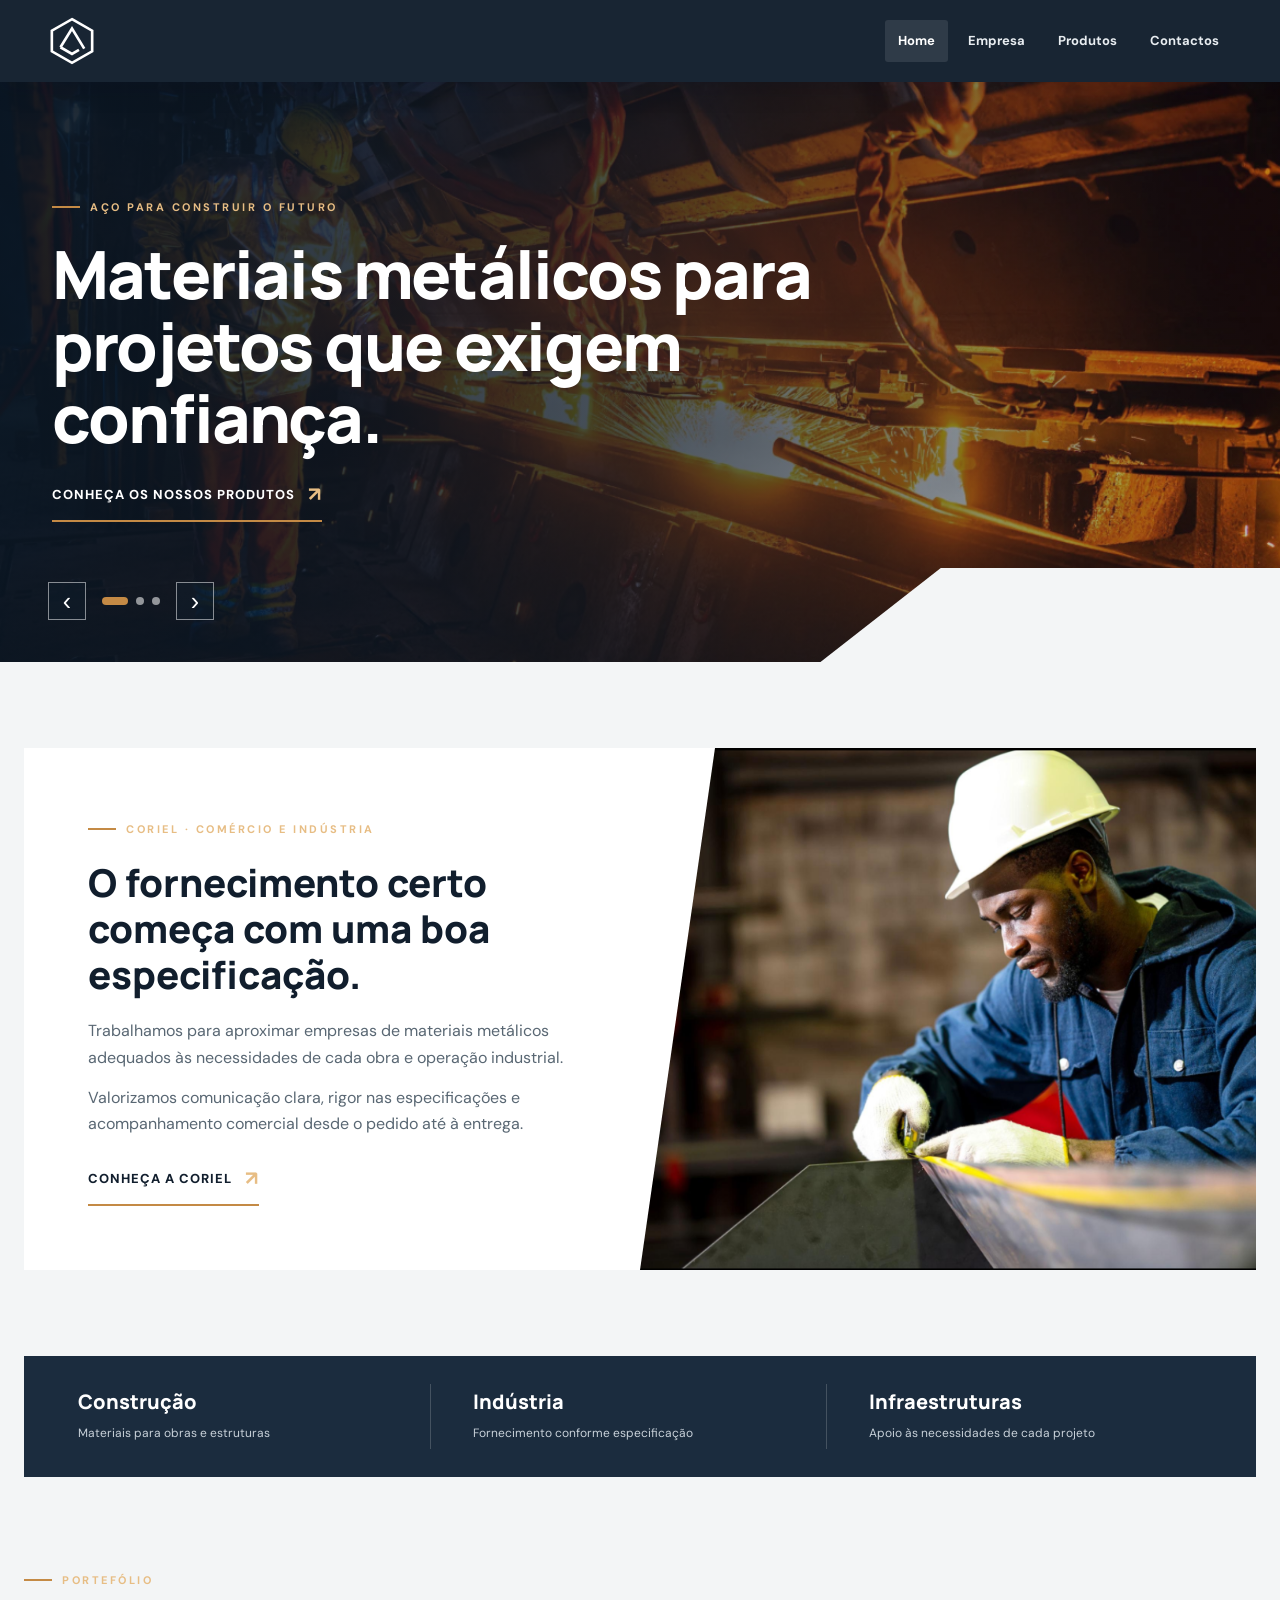
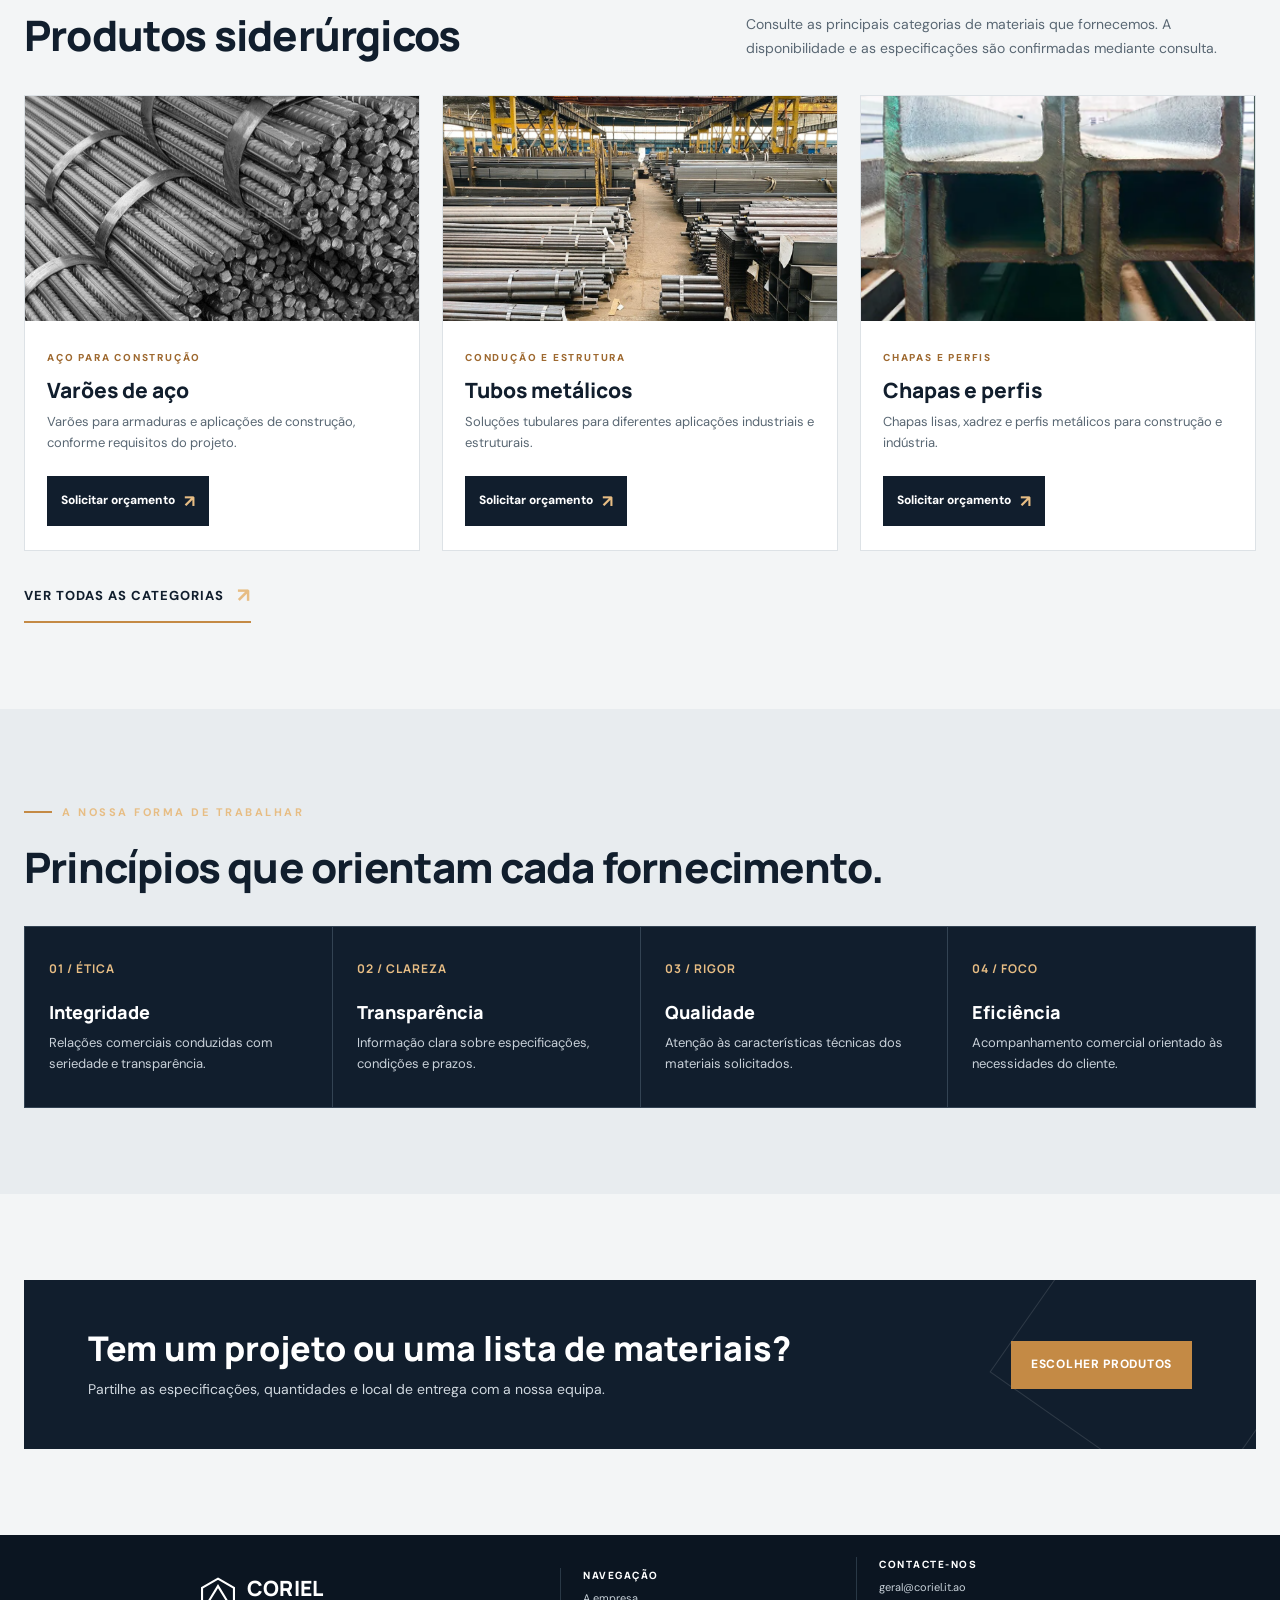
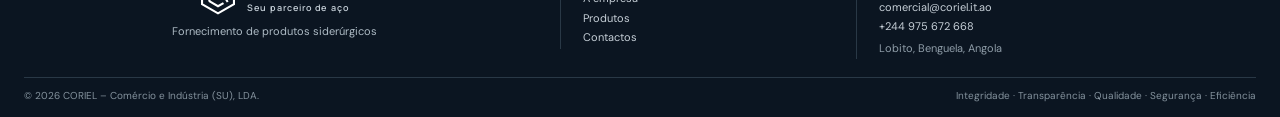
==== index.html @ ded9ce8e "Corrigir navegação e simplificar marca do cabeçalho" ====
<!DOCTYPE html>
<html lang="pt-AO"><head><meta charset="UTF-8"><meta name="viewport" content="width=device-width, initial-scale=1.0"><meta name="description" content="CORIEL: fornecimento de produtos siderúrgicos e materiais metálicos para construção, indústria e infraestruturas em Angola."><meta name="theme-color" content="#111E2D"><link rel="icon" href="assets/img/coriel-logo.svg" type="image/svg+xml"><link rel="shortcut icon" href="assets/img/coriel-logo.svg" type="image/svg+xml"><title>CORIEL | Fornecimento de produtos siderúrgicos em Angola</title><link rel="stylesheet" href="assets/css/site.css"></head><body>
<header class="site-header"><div class="header-inner"><a class="brand" href="index.html" aria-label="CORIEL, página inicial"><img class="brand-logo" src="assets/img/coriel-logo.svg" alt="Logótipo CORIEL"></a><nav class="main-nav" aria-label="Navegação principal"><a href="index.html" aria-current="page">Home</a><a href="empresa.html">Empresa</a><a href="produtos.html">Produtos</a><a href="contacto.html">Contactos</a></nav></div></header>
<main>
<section class="hero hero-carousel" aria-label="Destaques CORIEL"><div class="hero-slide is-active" style="background-image:linear-gradient(90deg,rgba(10,22,35,.93) 0%,rgba(10,22,35,.75) 48%,rgba(10,22,35,.25) 100%),url('assets/img/banner-siderurgia.jpg')"><div class="hero-content"><span class="eyebrow">Aço para construir o futuro</span><h1>Materiais metálicos para projetos que exigem confiança.</h1><a class="text-link" href="produtos.html">Conheça os nossos produtos <span>↗</span></a></div></div><div class="hero-slide" style="background-image:linear-gradient(90deg,rgba(10,22,35,.93) 0%,rgba(10,22,35,.75) 48%,rgba(10,22,35,.25) 100%),url('assets/img/banner-tubos.png')"><div class="hero-content"><span class="eyebrow">Soluções para indústria</span><h1>O material certo começa com especificações claras.</h1><p>Tubos, chapas, varões e perfis metálicos mediante consulta e confirmação de disponibilidade.</p><a class="text-link" href="produtos.html">Explorar categorias <span>↗</span></a></div></div><div class="hero-slide" style="background-image:linear-gradient(90deg,rgba(10,22,35,.93) 0%,rgba(10,22,35,.75) 48%,rgba(10,22,35,.25) 100%),url('assets/img/banner-perfis.png')"><div class="hero-content"><span class="eyebrow">Construção e infraestruturas</span><h1>Fornecimento orientado às necessidades do seu projeto.</h1><p>Partilhe a sua lista de materiais com a equipa CORIEL para avaliação comercial.</p><a class="text-link" href="contacto.html">Fale com a equipa <span>↗</span></a></div></div><div class="carousel-controls" aria-label="Controlos do carrossel"><button type="button" class="carousel-arrow" data-direction="-1" aria-label="Slide anterior">‹</button><div class="carousel-dots"><button type="button" class="carousel-dot is-active" aria-label="Mostrar slide 1" aria-pressed="true"></button><button type="button" class="carousel-dot" aria-label="Mostrar slide 2" aria-pressed="false"></button><button type="button" class="carousel-dot" aria-label="Mostrar slide 3" aria-pressed="false"></button></div><button type="button" class="carousel-arrow" data-direction="1" aria-label="Slide seguinte">›</button></div></section>
<section class="section"><div class="wrap intro-grid"><div class="intro-copy"><span class="eyebrow">CORIEL · Comércio e Indústria</span><h2>O fornecimento certo começa com uma boa especificação.</h2><p>Trabalhamos para aproximar empresas de materiais metálicos adequados às necessidades de cada obra e operação industrial.</p><p>Valorizamos comunicação clara, rigor nas especificações e acompanhamento comercial desde o pedido até à entrega.</p><a class="text-link" style="color:var(--navy);margin-top:10px" href="empresa.html">Conheça a CORIEL <span>↗</span></a></div><div class="intro-image"><img src="assets/img/verificacao-especificacoes.jpg" alt="Trabalhador a conferir especificações de materiais metálicos" loading="lazy"></div></div></section>
<div class="wrap"><div class="stats-strip"><div class="stat"><strong>Construção</strong><span>Materiais para obras e estruturas</span></div><div class="stat"><strong>Indústria</strong><span>Fornecimento conforme especificação</span></div><div class="stat"><strong>Infraestruturas</strong><span>Apoio às necessidades de cada projeto</span></div></div></div>
<section class="section"><div class="wrap"><div class="section-head"><div><span class="eyebrow">Portefólio</span><h2>Produtos siderúrgicos</h2></div><p>Consulte as principais categorias de materiais que fornecemos. A disponibilidade e as especificações são confirmadas mediante consulta.</p></div><div class="product-grid">
<article class="product-card"><div class="product-photo"><img src="assets/img/Varões%20de%20aço.png" alt="Varões de aço para construção" loading="lazy"></div><div class="product-info"><span class="category">Aço para construção</span><h3>Varões de aço</h3><p>Varões para armaduras e aplicações de construção, conforme requisitos do projeto.</p><a class="quote-link" href="contacto.html?produto=Var%C3%B5es%20de%20a%C3%A7o">Solicitar orçamento <span>↗</span></a></div></article>
<article class="product-card"><div class="product-photo"><img src="assets/img/banner-tubos.png" alt="Tubos metálicos" loading="lazy"></div><div class="product-info"><span class="category">Condução e estrutura</span><h3>Tubos metálicos</h3><p>Soluções tubulares para diferentes aplicações industriais e estruturais.</p><a class="quote-link" href="contacto.html?produto=Tubos%20met%C3%A1licos">Solicitar orçamento <span>↗</span></a></div></article>
<article class="product-card"><div class="product-photo"><img src="assets/img/Chapas%20e%20perfis.png" alt="Chapas e estruturas de aço" loading="lazy"></div><div class="product-info"><span class="category">Chapas e perfis</span><h3>Chapas e perfis</h3><p>Chapas lisas, xadrez e perfis metálicos para construção e indústria.</p><a class="quote-link" href="contacto.html?produto=Chapas%20e%20perfis">Solicitar orçamento <span>↗</span></a></div></article>
</div><div style="margin-top:28px"><a class="text-link" style="color:var(--navy)" href="produtos.html">Ver todas as categorias <span>↗</span></a></div></div></section>
<section class="section" style="background:#E8ECEF"><div class="wrap"><div class="section-head"><div><span class="eyebrow">A nossa forma de trabalhar</span><h2>Princípios que orientam cada fornecimento.</h2></div></div><div class="value-grid"><article class="value-card"><span class="number">01 / ÉTICA</span><h3>Integridade</h3><p>Relações comerciais conduzidas com seriedade e transparência.</p></article><article class="value-card"><span class="number">02 / CLAREZA</span><h3>Transparência</h3><p>Informação clara sobre especificações, condições e prazos.</p></article><article class="value-card"><span class="number">03 / RIGOR</span><h3>Qualidade</h3><p>Atenção às características técnicas dos materiais solicitados.</p></article><article class="value-card"><span class="number">04 / FOCO</span><h3>Eficiência</h3><p>Acompanhamento comercial orientado às necessidades do cliente.</p></article></div></div></section>
<section class="section"><div class="wrap"><div class="cta-panel"><div><h2>Tem um projeto ou uma lista de materiais?</h2><p>Partilhe as especificações, quantidades e local de entrega com a nossa equipa.</p></div><a class="cta-action" href="produtos.html">Escolher produtos</a></div></div></section>
</main><footer class="site-footer"><div class="wrap"><div class="footer-main"><div class="footer-identity"><a class="footer-logo-link" href="index.html"><img class="footer-logo" src="assets/img/coriel-logo.svg" alt="Logótipo CORIEL"><span><strong>CORIEL</strong><small>Seu parceiro de aço</small></span></a><p>Fornecimento de produtos siderúrgicos</p></div><div class="footer-links"><h3>Navegação</h3><a href="empresa.html">A empresa</a><a href="produtos.html">Produtos</a><a href="contacto.html">Contactos</a></div><div class="footer-contact"><h3>Contacte-nos</h3><a href="mailto:geral@coriel.it.ao">geral@coriel.it.ao</a><a href="mailto:comercial@coriel.it.ao">comercial@coriel.it.ao</a><a href="tel:+244975672668">+244 975 672 668</a><span>Lobito, Benguela, Angola</span></div></div><div class="footer-bottom"><span>© 2026 CORIEL – Comércio e Indústria (SU), LDA.</span><span>Integridade · Transparência · Qualidade · Segurança · Eficiência</span></div></div></footer>
<script>
(function(){
  const root=document.querySelector('.hero-carousel');
  if(!root) return;
  const slides=[...root.querySelectorAll('.hero-slide')];
  const dots=[...root.querySelectorAll('.carousel-dot')];
  let current=0;
  let timer;
  function show(n){
    current=(n+slides.length)%slides.length;
    slides.forEach((slide,i)=>slide.classList.toggle('is-active',i===current));
    dots.forEach((dot,i)=>{
      dot.classList.toggle('is-active',i===current);
      dot.setAttribute('aria-pressed',i===current?'true':'false');
    });
  }
  function startAutoPlay(){
    clearInterval(timer);
    timer=setInterval(()=>show(current+1),5000);
  }
  root.querySelectorAll('.carousel-arrow').forEach(button=>{
    button.addEventListener('click',()=>{
      show(current+Number(button.dataset.direction));
      startAutoPlay();
    });
  });
  dots.forEach((dot,i)=>{
    dot.addEventListener('click',()=>{
      show(i);
      startAutoPlay();
    });
  });
  startAutoPlay();
})();
</script>
</body></html>
---- assets/css/site.css ----
@import url('https://fonts.googleapis.com/css2?family=DM+Sans:wght@400;500;600;700&family=Manrope:wght@400;500;600;700;800&display=swap');
:root{--navy:#111E2D;--navy-2:#1B2C3E;--steel:#73808B;--steel-light:#D8DEE3;--paper:#F3F5F6;--white:#fff;--ink:#24313C;--muted:#596773;--accent:#C48A45;--accent-dark:#9E6930;--line:#DDE2E6;--max:1240px}
*{box-sizing:border-box;margin:0;padding:0}
html{scroll-behavior:smooth}
body{font-family:'DM Sans','Segoe UI',sans-serif;color:var(--ink);background:var(--paper);line-height:1.65}
img{display:block;max-width:100%}
a{color:inherit}
.site-header{position:sticky;top:0;z-index:20;background:rgba(17,30,45,.97);color:var(--white);box-shadow:0 8px 24px rgba(5,15,25,.12)}
.header-inner{max-width:var(--max);margin:auto;min-height:82px;padding:12px 28px;display:flex;align-items:center;justify-content:space-between;gap:30px}
.brand{display:flex;align-items:center;gap:12px;text-decoration:none;min-width:max-content}
.brand-mark{width:42px;height:42px;border:2px solid var(--accent);display:grid;place-items:center;font-family:Manrope,sans-serif;font-weight:800;font-size:19px;letter-spacing:-2px;transform:skew(-7deg)}
.brand-copy strong{display:block;font:800 23px/1.05 Manrope,sans-serif;letter-spacing:2px}
.brand-copy small{display:block;margin-top:5px;font-size:10px;text-transform:uppercase;letter-spacing:1.5px;color:#C6CFD6}
.main-nav{display:flex;align-items:center;gap:7px;flex-wrap:wrap;justify-content:flex-end}
.main-nav a{padding:10px 13px;border-radius:3px;text-decoration:none;font-size:13px;font-weight:700;color:#E8EDF1;transition:background .2s,color .2s}
.main-nav a:hover,.main-nav a[aria-current=page]{background:rgba(255,255,255,.1);color:#fff}
.wrap{width:min(var(--max),100% - 48px);margin-inline:auto}
.hero{position:relative;min-height:580px;display:flex;align-items:center;overflow:hidden;color:white;background:#1B2C3E}
.hero::before{content:"";position:absolute;inset:0;background:linear-gradient(90deg,rgba(10,22,35,.92) 0%,rgba(10,22,35,.76) 48%,rgba(10,22,35,.18) 100%),url('https://images.unsplash.com/photo-1504917599217-d4dc5ebe6122?auto=format&fit=crop&w=2000&q=85') center/cover}
.hero::after{content:"";position:absolute;right:-2%;bottom:-1px;width:38%;height:95px;background:var(--paper);clip-path:polygon(25% 0,100% 0,100% 100%,0 100%)}
.hero-content{position:relative;z-index:1;width:min(var(--max),100% - 48px);margin:auto;padding:88px 28px 120px}
.eyebrow{display:inline-flex;align-items:center;gap:10px;font-size:11px;font-weight:700;text-transform:uppercase;letter-spacing:2.5px;color:#E7BD84;margin-bottom:22px}
.eyebrow::before{content:"";width:28px;height:2px;background:var(--accent)}
.hero h1{font:800 clamp(38px,5.2vw,68px)/1.08 Manrope,sans-serif;max-width:760px;letter-spacing:-1.8px;margin-bottom:24px}
.hero p{max-width:620px;font-size:17px;color:#E0E6EB;margin-bottom:30px}
.text-link{display:inline-flex;gap:13px;align-items:center;color:white;text-decoration:none;font-size:13px;font-weight:800;text-transform:uppercase;letter-spacing:1px;border-bottom:2px solid var(--accent);padding:0 0 9px}
.text-link span{color:#E7BD84;font-size:20px}
.section{padding:86px 0}
.section-head{display:flex;align-items:end;justify-content:space-between;gap:30px;margin-bottom:35px}
.section-head h2,.section-title{font:800 clamp(28px,3.3vw,42px)/1.15 Manrope,sans-serif;letter-spacing:-.8px;color:var(--navy)}
.section-head p{max-width:510px;color:var(--muted);font-size:14px}
.intro-grid{display:grid;grid-template-columns:1fr 1fr;align-items:stretch;background:#fff}
.intro-copy{padding:clamp(28px,5vw,66px)}
.intro-copy h2{font:800 clamp(27px,3vw,39px)/1.2 Manrope,sans-serif;color:var(--navy);margin-bottom:20px}
.intro-copy p{color:var(--muted);margin-bottom:14px}
.intro-image{min-height:380px;position:relative}
.intro-image img{width:100%;height:100%;object-fit:cover}
.intro-image::before{content:"";position:absolute;inset:0 auto 0 0;width:75px;background:#fff;clip-path:polygon(0 0,100% 0,0 100%)}
.stats-strip{background:var(--navy-2);color:#fff;display:grid;grid-template-columns:repeat(3,1fr);padding:28px 34px;gap:22px}
.stat{border-right:1px solid rgba(255,255,255,.18);padding:4px 20px}
.stat:last-child{border:0}
.stat strong{display:block;font:800 20px Manrope,sans-serif;margin-bottom:4px}
.stat span{color:#C8D1D9;font-size:12px}
.product-grid{display:grid;grid-template-columns:repeat(3,minmax(0,1fr));gap:22px}
.product-card{background:#fff;border:1px solid var(--line);min-width:0;transition:transform .25s,box-shadow .25s}
.product-card:hover{transform:translateY(-5px);box-shadow:0 16px 35px rgba(17,30,45,.12)}
.product-photo{height:225px;overflow:hidden;background:#D7DDE1}
.product-photo img{width:100%;height:100%;object-fit:cover;transition:transform .4s}
.product-card:hover .product-photo img{transform:scale(1.04)}
.product-info{padding:22px 22px 24px}
.product-info .category{font-size:10px;text-transform:uppercase;letter-spacing:1.8px;color:var(--accent-dark);font-weight:800}
.product-info h3{font:800 21px Manrope,sans-serif;color:var(--navy);margin:7px 0}
.product-info p{font-size:13px;color:var(--muted);min-height:48px;margin-bottom:17px}
.quote-link{display:inline-flex;align-items:center;gap:9px;background:var(--navy);color:#fff;text-decoration:none;font-size:12px;font-weight:800;padding:11px 14px;transition:background .2s}
.quote-link:hover{background:var(--accent-dark)}
.quote-link span{color:#E7BD84;font-size:17px}
.value-grid{display:grid;grid-template-columns:repeat(4,1fr);gap:1px;background:#334353;border:1px solid #334353}
.value-card{background:var(--navy);color:#fff;padding:28px 24px;min-height:180px}
.value-card .number{font:700 12px Manrope;color:#E7BD84;letter-spacing:1px}
.value-card h3{font:800 18px Manrope;margin:18px 0 8px}
.value-card p{font-size:13px;color:#C9D1D9}
.cta-panel{position:relative;overflow:hidden;background:var(--navy);color:white;padding:48px clamp(26px,5vw,64px);display:flex;align-items:center;justify-content:space-between;gap:28px}
.cta-panel::after{content:"";position:absolute;right:-35px;top:-65px;width:250px;height:250px;border:1px solid rgba(255,255,255,.12);transform:rotate(35deg)}
.cta-panel h2{position:relative;z-index:1;font:800 clamp(24px,3vw,34px)/1.2 Manrope;margin-bottom:9px}
.cta-panel p{position:relative;z-index:1;color:#D0D8DF;font-size:14px}
.cta-action{position:relative;z-index:1;flex-shrink:0;display:inline-block;background:var(--accent);color:#fff;text-decoration:none;padding:14px 20px;font-size:12px;font-weight:800;text-transform:uppercase;letter-spacing:.7px}
.cta-action:hover{background:var(--accent-dark)}
.page-hero{position:relative;overflow:hidden;color:#fff;padding:75px 0;background:linear-gradient(100deg,rgba(12,25,39,.95),rgba(12,25,39,.68)),url('https://images.unsplash.com/photo-1504917599217-d4dc5ebe6122?auto=format&fit=crop&w=1800&q=80') center/cover}
.page-hero h1{font:800 clamp(34px,4vw,52px)/1.15 Manrope;margin-bottom:12px}
.page-hero p{max-width:650px;color:#DCE3E9}
.breadcrumb{font-size:11px;color:#E7BD84;text-transform:uppercase;letter-spacing:1.8px;margin-bottom:18px}
.two-col{display:grid;grid-template-columns:1fr 1fr;gap:28px;align-items:start}
.info-panel{background:#fff;padding:clamp(26px,4vw,44px);border:1px solid var(--line)}
.info-panel h2{font:800 27px Manrope;color:var(--navy);margin-bottom:15px}
.info-panel p{color:var(--muted);margin-bottom:14px}
.values-list{list-style:none;margin-top:22px}
.values-list li{padding:13px 0;border-bottom:1px solid var(--line);color:var(--muted);font-size:14px}
.values-list strong{color:var(--navy)}
.contact-layout{display:grid;grid-template-columns:.8fr 1.2fr;gap:28px;align-items:start}
.contact-details{background:var(--navy);color:white;padding:32px}
.contact-details h2{font:800 25px Manrope;margin-bottom:15px}
.contact-details p{color:#D4DCE3;font-size:14px;margin-bottom:22px}
.contact-item{padding:17px 0;border-top:1px solid rgba(255,255,255,.17)}
.contact-item small{display:block;color:#E7BD84;text-transform:uppercase;font-size:10px;font-weight:800;letter-spacing:1.5px;margin-bottom:5px}
.contact-item a,.contact-item span{font-size:14px;color:white;text-decoration:none;overflow-wrap:anywhere}
.form-panel{background:#fff;padding:clamp(24px,4vw,42px);border:1px solid var(--line)}
.form-panel h2{font:800 27px Manrope;color:var(--navy);margin-bottom:8px}
.form-panel>p{color:var(--muted);font-size:14px;margin-bottom:24px}
.form-grid{display:grid;grid-template-columns:1fr 1fr;gap:17px}
.form-field{margin-bottom:17px}
.form-field.full{grid-column:1/-1}
.form-field label{display:block;font-size:12px;font-weight:800;color:var(--navy);margin-bottom:7px}
.form-field input,.form-field select,.form-field textarea{width:100%;font:14px 'DM Sans',sans-serif;padding:13px 14px;border:1px solid #CBD3D9;background:#FBFCFD;color:var(--ink);border-radius:0}
.form-field input:focus,.form-field select:focus,.form-field textarea:focus{outline:2px solid rgba(196,138,69,.28);border-color:var(--accent)}
.form-submit{border:0;background:var(--accent);color:#fff;font-weight:800;font-size:12px;letter-spacing:.6px;text-transform:uppercase;padding:15px 22px;cursor:pointer}
.form-submit:hover{background:var(--accent-dark)}
.form-note{font-size:11px;color:var(--steel);margin-top:12px}
.site-footer{background:#0B1521;color:white;padding:52px 0 20px}
.footer-grid{display:grid;grid-template-columns:1.3fr .8fr 1fr;gap:36px;padding-bottom:35px}
.footer-brand p{font-size:13px;color:#BFC9D1;max-width:310px;margin-top:14px}
.footer-col h3{font:800 13px Manrope;text-transform:uppercase;letter-spacing:1.2px;margin-bottom:17px}
.footer-col a,.footer-col p{display:block;color:#C7D0D8;text-decoration:none;font-size:13px;margin-bottom:9px}
.footer-col a:hover{color:#E7BD84}
.footer-bottom{border-top:1px solid #293846;padding-top:18px;display:flex;justify-content:space-between;gap:20px;color:#8F9DA8;font-size:11px}
@media(max-width:900px){.header-inner{gap:15px;padding-inline:20px}.main-nav{gap:2px}.main-nav a{padding:9px 8px;font-size:12px}.product-grid{grid-template-columns:repeat(2,minmax(0,1fr))}.value-grid{grid-template-columns:repeat(2,1fr)}.intro-grid{grid-template-columns:1fr}.intro-image{min-height:280px}.intro-image::before{display:none}.contact-layout{grid-template-columns:1fr}.footer-grid{grid-template-columns:1fr 1fr}}
@media(max-width:620px){.header-inner{align-items:flex-start;flex-direction:column;padding:14px 20px;gap:12px}.main-nav{justify-content:flex-start;width:100%;gap:3px}.main-nav a{padding:7px 9px;font-size:11px}.wrap{width:min(var(--max),100% - 32px)}.hero{min-height:510px}.hero-content{width:100%;padding:70px 24px 105px}.hero::after{width:55%;height:55px}.hero p{font-size:15px}.section{padding:60px 0}.section-head{align-items:flex-start;flex-direction:column;gap:12px}.product-grid{grid-template-columns:1fr}.product-photo{height:230px}.value-grid{grid-template-columns:1fr 1fr}.value-card{padding:20px 16px;min-height:165px}.stats-strip{grid-template-columns:1fr;padding:20px}.stat{border-right:0;border-bottom:1px solid rgba(255,255,255,.18);padding:12px 4px}.stat:last-child{border:0}.cta-panel{align-items:flex-start;flex-direction:column;padding:32px 24px}.two-col{grid-template-columns:1fr}.form-grid{grid-template-columns:1fr}.form-field.full{grid-column:auto}.footer-grid{grid-template-columns:1fr;gap:25px}.footer-bottom{flex-direction:column}.page-hero{padding:58px 0}}

/* CORIEL identity, contact details and homepage carousel */
.brand-logo{width:48px;height:48px;object-fit:contain;flex:0 0 auto}
.brand-mark{display:none}
.footer-subhead{margin-top:20px}
.hero-carousel{display:block;min-height:580px}
.hero-carousel::before{display:none}
.hero-slide{position:absolute;inset:0;display:flex;align-items:center;opacity:0;visibility:hidden;transition:opacity .8s ease; background-image:linear-gradient(90deg,rgba(10,22,35,.93) 0%,rgba(10,22,35,.75) 48%,rgba(10,22,35,.25) 100%),var(--slide-image);background-size:cover;background-position:center}
.hero-slide.is-active{opacity:1;visibility:visible}
.hero-slide .hero-content{width:min(var(--max),100% - 48px);margin:auto}
.carousel-controls{position:absolute;z-index:5;bottom:42px;left:max(24px,calc((100% - var(--max))/2 + 28px));display:flex;align-items:center;gap:16px}
.carousel-arrow{width:38px;height:38px;border:1px solid rgba(255,255,255,.5);background:rgba(17,30,45,.4);color:white;font-size:25px;line-height:1;cursor:pointer}
.carousel-arrow:hover{background:var(--accent)}
.carousel-dots{display:flex;gap:8px;align-items:center}
.carousel-dot{width:8px;height:8px;border:0;border-radius:50%;background:rgba(255,255,255,.55);cursor:pointer;padding:0}
.carousel-dot.is-active{width:26px;border-radius:8px;background:var(--accent)}
@media(max-width:620px){.brand-logo{width:40px;height:40px}.hero-carousel{min-height:510px}.carousel-controls{bottom:28px;left:24px}.hero-slide .hero-content{width:100%;padding:70px 24px 105px}}


/* Rodapé compacto */
.site-footer{padding:18px 0 10px}
.footer-grid{gap:18px;padding-bottom:12px}
.footer-brand .brand-logo{width:34px;height:34px}
.footer-brand .brand{gap:8px}
.footer-brand .brand-copy strong{font-size:19px}
.footer-brand .brand-copy small{font-size:9px;letter-spacing:1px;margin-top:3px;text-transform:none}
.footer-brand p{font-size:11px;line-height:1.35;margin-top:5px}
.footer-col h3{font-size:11px;margin-bottom:6px}
.footer-col a,.footer-col p{font-size:11px;line-height:1.4;margin-bottom:3px}
.footer-subhead{margin-top:10px!important}
.footer-bottom{padding-top:8px;font-size:10px}
@media(max-width:620px){.site-footer{padding:18px 0 10px}.footer-grid{gap:14px;padding-bottom:12px}}


/* Marca do rodapé centrada e sem descrição redundante */
.footer-brand{text-align:center;display:flex;flex-direction:column;align-items:center;justify-content:center}
.footer-brand>.brand{justify-content:center}
.footer-brand .brand-copy{text-align:left}
.footer-grid{align-items:center}
@media(max-width:900px){.footer-brand{align-items:flex-start;text-align:left}.footer-brand>.brand{justify-content:flex-start}}

/* Página A Empresa: narrativa institucional e composição editorial */
.company-hero{min-height:430px;padding:0;display:flex;align-items:center;background:linear-gradient(90deg,rgba(8,20,33,.96),rgba(8,20,33,.72) 55%,rgba(8,20,33,.3)),url('../img/A história da CORIEL.jpg') center/cover}
.company-hero::before,.company-hero::after{display:none}.company-hero-inner{padding-top:62px;padding-bottom:68px}.company-hero .breadcrumb{margin-bottom:22px}.company-kicker{display:block;color:#E7BD84;text-transform:uppercase;letter-spacing:2px;font-size:11px;font-weight:800;margin-bottom:12px}.company-hero h1{font:800 clamp(38px,5vw,62px)/1.08 Manrope,sans-serif;letter-spacing:-1.5px;max-width:740px;margin-bottom:20px}.company-hero p{max-width:620px;color:#E0E6EB;font-size:16px;margin-bottom:26px}
.company-story-grid{display:grid;grid-template-columns:1.02fr .98fr;gap:58px;align-items:center}.company-story-copy h2{font:800 clamp(29px,3.3vw,42px)/1.16 Manrope,sans-serif;color:var(--navy);letter-spacing:-.8px;margin-bottom:22px}.company-story-copy p{color:var(--muted);font-size:15px;margin-bottom:15px}.company-story-visual{position:relative;padding:0 0 26px 26px}.company-story-visual::before{content:"";position:absolute;left:0;top:26px;width:45%;height:68%;border-left:3px solid var(--accent);border-top:3px solid var(--accent)}.company-story-visual img{position:relative;width:100%;height:390px;object-fit:cover}.image-caption{position:relative;display:flex;align-items:center;gap:12px;background:var(--navy);color:#fff;padding:14px 18px;font-size:12px}.caption-line{display:inline-block;width:28px;height:2px;background:var(--accent);flex:0 0 auto}
.company-purpose{background:#E8ECEF;padding:76px 0 70px}.purpose-grid{display:grid;grid-template-columns:repeat(3,minmax(0,1fr));gap:16px}.purpose-card{background:#fff;padding:28px 25px 30px;border-top:3px solid #B8C2CA;min-height:250px}.purpose-card.purpose-main{border-top-color:var(--accent)}.purpose-number{display:block;font:800 12px Manrope;color:var(--accent-dark);letter-spacing:1px;margin-bottom:24px}.purpose-label{font-size:10px;font-weight:800;text-transform:uppercase;letter-spacing:1.8px;color:var(--steel)}.purpose-card h3{font:800 21px/1.2 Manrope;color:var(--navy);margin:9px 0 13px}.purpose-card p{font-size:13px;line-height:1.7;color:var(--muted)}.company-legal-note{font-size:11px;color:#65727D;margin-top:16px;max-width:850px}
.company-area-grid{display:grid;grid-template-columns:repeat(3,minmax(0,1fr));gap:20px}.company-area-card{background:#fff;border:1px solid var(--line);min-width:0}.company-area-card img{width:100%;height:205px;object-fit:cover;background:#D8DEE3}.company-area-content{padding:22px 22px 24px}.company-area-content>span{font-size:10px;font-weight:800;letter-spacing:1.5px;text-transform:uppercase;color:var(--accent-dark)}.company-area-content h3{font:800 20px/1.25 Manrope;color:var(--navy);margin:9px 0}.company-area-content p{font-size:13px;color:var(--muted);line-height:1.65}
.company-process{background:var(--navy);color:#fff;padding:72px 0}.company-process-inner{display:grid;grid-template-columns:.85fr 1.15fr;gap:65px;align-items:start}.company-process h2{font:800 clamp(30px,3.5vw,42px)/1.15 Manrope;margin-bottom:17px}.company-process-inner>div:first-child>p{font-size:14px;color:#C7D0D8;max-width:420px}.process-steps{border-top:1px solid rgba(255,255,255,.2)}.process-step{display:grid;grid-template-columns:48px 1fr;gap:15px;padding:19px 0;border-bottom:1px solid rgba(255,255,255,.2)}.process-step>span{font:800 13px Manrope;color:#E7BD84;padding-top:2px}.process-step h3{font:800 17px Manrope;margin-bottom:5px}.process-step p{font-size:13px;color:#C7D0D8}
.company-values-grid{display:grid;grid-template-columns:repeat(5,minmax(0,1fr));gap:1px;background:#D4DCE2;border:1px solid #D4DCE2}.company-values-grid article{background:#fff;padding:22px 18px;min-height:170px}.company-values-grid article>span{font:800 11px Manrope;color:var(--accent-dark);letter-spacing:1px}.company-values-grid h3{font:800 17px Manrope;color:var(--navy);margin:16px 0 7px}.company-values-grid p{font-size:12px;line-height:1.6;color:var(--muted)}.company-cta-section{padding-top:20px}
@media(max-width:900px){.company-story-grid{grid-template-columns:1fr;gap:35px}.company-story-visual img{height:340px}.purpose-grid{grid-template-columns:1fr 1fr}.purpose-card:last-child{grid-column:1/-1;min-height:0}.company-area-grid{grid-template-columns:1fr 1fr}.company-area-card:last-child{grid-column:1/-1}.company-process-inner{grid-template-columns:1fr;gap:32px}.company-values-grid{grid-template-columns:repeat(3,minmax(0,1fr))}}
@media(max-width:620px){.company-hero{min-height:400px}.company-hero-inner{padding-top:48px;padding-bottom:56px}.company-hero h1{font-size:39px}.company-hero p{font-size:14px}.company-story-grid{gap:26px}.company-story-visual{padding-left:14px}.company-story-visual img{height:260px}.purpose-grid,.company-area-grid{grid-template-columns:1fr}.purpose-card,.company-area-card:last-child{grid-column:auto}.purpose-card{min-height:0}.company-area-card img{height:210px}.company-purpose,.company-process{padding:56px 0}.company-values-grid{grid-template-columns:1fr 1fr}.company-values-grid article{padding:18px 14px;min-height:155px}.company-cta-section{padding-top:8px}}

/* Rodapé institucional — composição compacta */
.site-footer{padding:22px 0 12px}
.footer-main{display:grid;grid-template-columns:1.25fr .65fr 1fr;gap:36px;align-items:center;padding-bottom:18px}
.footer-identity{display:flex;flex-direction:column;align-items:center;text-align:center}
.footer-logo-link{display:inline-flex;align-items:center;justify-content:center;gap:10px;color:#fff;text-decoration:none}
.footer-logo{width:38px;height:38px;object-fit:contain}
.footer-logo-link span{display:flex;flex-direction:column;align-items:flex-start}
.footer-logo-link strong{font:800 21px/1 Manrope,sans-serif;letter-spacing:.2px}
.footer-logo-link small{font:600 9px/1.2 Manrope,sans-serif;color:#C5CFD7;letter-spacing:1.1px;margin-top:4px}
.footer-identity p{font-size:11px;line-height:1.4;color:#AEBBC5;margin:9px 0 0;max-width:260px}
.footer-links,.footer-contact{border-left:1px solid #293846;padding-left:22px}
.footer-links h3,.footer-contact h3{font:800 10px Manrope,sans-serif;text-transform:uppercase;letter-spacing:1.5px;color:#fff;margin:0 0 8px}
.footer-links a,.footer-contact a,.footer-contact span{display:block;color:#C7D0D8;text-decoration:none;font-size:11px;line-height:1.5;margin-bottom:3px}
.footer-links a:hover,.footer-contact a:hover{color:#fff}
.footer-contact span{color:#8F9DA8;margin-top:5px}
.footer-bottom{border-top:1px solid #293846;padding-top:10px;display:flex;justify-content:space-between;align-items:center;gap:18px;color:#84929D;font-size:10px}
@media(max-width:700px){
 .footer-main{grid-template-columns:1fr 1fr;gap:20px;padding-bottom:14px}
 .footer-identity{grid-column:1/-1}
 .footer-links,.footer-contact{border-left:0;padding-left:0}
 .footer-links{text-align:right}
 .footer-contact{text-align:left}
 .footer-bottom{flex-direction:column;text-align:center;gap:4px}
}
@media(max-width:430px){
 .footer-main{grid-template-columns:1fr}
 .footer-identity,.footer-links,.footer-contact{grid-column:auto;text-align:center;align-items:center}
 .footer-links,.footer-contact{padding-top:10px;border-top:1px solid #293846}
}

/* Ajuste visual A Empresa — 07/10/2026 */
.company-hero{min-height:500px}
.company-story{background:#F7F8F9}
.company-purpose{position:relative}
.company-purpose:before{content:"";position:absolute;left:0;right:0;top:0;height:4px;background:linear-gradient(90deg,var(--accent),#D9B37A,var(--navy))}
.company-area-card{box-shadow:0 10px 30px rgba(17,30,45,.06);transition:transform .2s,box-shadow .2s}
.company-area-card:hover{transform:translateY(-4px);box-shadow:0 18px 38px rgba(17,30,45,.12)}
.company-process{position:relative;overflow:hidden}
.company-process:after{content:"CORIEL";position:absolute;right:-40px;bottom:-55px;font:800 150px/1 Manrope,sans-serif;letter-spacing:8px;color:rgba(255,255,255,.025);pointer-events:none}
@media(max-width:620px){.company-hero{min-height:440px}.company-process:after{font-size:90px}}


/* A nossa identidade — fundo azul integral */
.company-tabs-section .company-tabs,.company-tabs-section .company-tab-panels{background:var(--navy)}
.company-tabs-section .company-tab-panels{border:1px solid rgba(255,255,255,.18);border-top:0}
.company-tabs-section .company-tab-panel{background:var(--navy);color:#fff}
.company-tabs-section .company-tab-panel h3{color:#fff}
.company-tabs-section .company-tab-panel p{color:#C7D0D8}
.company-tabs-section .company-tab-panel .tab-number{color:#E7BD84}
.company-tabs-section .values-tab-grid div{background:var(--navy-2);border-left-color:var(--accent)}
.company-tabs-section .values-tab-grid strong{color:#fff}
.company-tabs-section .values-tab-grid span{color:#C7D0D8}

/* Nova estrutura institucional da pagina A Empresa */
.company-history-hero{background-position:center 45%}
.company-tabs-section{padding:82px 0;background:var(--navy);color:#fff}.company-tabs-section .section-head h2{color:#fff}.company-tabs-section .section-head p{color:#C7D0D8}.company-tabs{border-bottom-color:rgba(255,255,255,.2)}.company-tab{color:#C7D0D8}.company-tab:hover{color:#fff}.company-tab.is-active{color:#fff;border-bottom-color:var(--accent)}
.company-tabs{display:flex;gap:0;border-bottom:1px solid #C9D1D7;margin-top:28px}
.company-tab{appearance:none;border:0;border-bottom:3px solid transparent;background:transparent;padding:15px 28px;color:#687580;font:800 12px Manrope,sans-serif;text-transform:uppercase;letter-spacing:1.5px;cursor:pointer}
.company-tab:hover{color:var(--navy)}
.company-tab.is-active{color:var(--navy);border-bottom-color:var(--accent)}
.company-tab-panels{background:#F3F5F6;border:1px solid var(--line);border-top:0}
.company-tab-panel{display:grid;grid-template-columns:70px 1fr;gap:20px;padding:38px 42px;min-height:205px}
.company-tab-panel[hidden]{display:none}
.company-tab-panel .tab-number{font:800 13px Manrope;color:var(--accent-dark);letter-spacing:1px}
.company-tab-panel h3{font:800 28px Manrope;color:var(--navy);margin-bottom:12px}
.company-tab-panel p{max-width:800px;color:var(--muted);font-size:15px;line-height:1.75}
.values-tab-grid{display:grid;grid-template-columns:repeat(5,1fr);gap:12px;margin-top:18px}
.values-tab-grid div{border-left:2px solid var(--accent);padding:10px 12px;background:#fff}
.values-tab-grid strong{display:block;color:var(--navy);font:800 13px Manrope;margin-bottom:5px}
.values-tab-grid span{display:block;color:var(--muted);font-size:11px;line-height:1.5}
.company-process-expanded{padding:82px 0}
.company-process-expanded .process-step{padding:21px 0}
.company-culture{background:#F7F8F9;padding-top:76px}
.company-culture-grid{display:grid;grid-template-columns:1fr 1fr;gap:70px;align-items:start}
.company-culture h2{font:800 clamp(29px,3.3vw,42px)/1.16 Manrope;color:var(--navy);letter-spacing:-.8px}
.company-culture p{font-size:15px;color:var(--muted);margin-bottom:16px;line-height:1.75}
@media(max-width:900px){.values-tab-grid{grid-template-columns:repeat(3,1fr)}.company-culture-grid{grid-template-columns:1fr;gap:25px}}
@media(max-width:620px){.company-tabs-section{padding:58px 0}.company-tabs{overflow-x:auto}.company-tab{padding:13px 18px;white-space:nowrap}.company-tab-panel{grid-template-columns:1fr;padding:28px 22px}.values-tab-grid{grid-template-columns:1fr 1fr}.company-process-expanded{padding:58px 0}.company-culture{padding-top:58px}.company-culture-grid{gap:20px}}
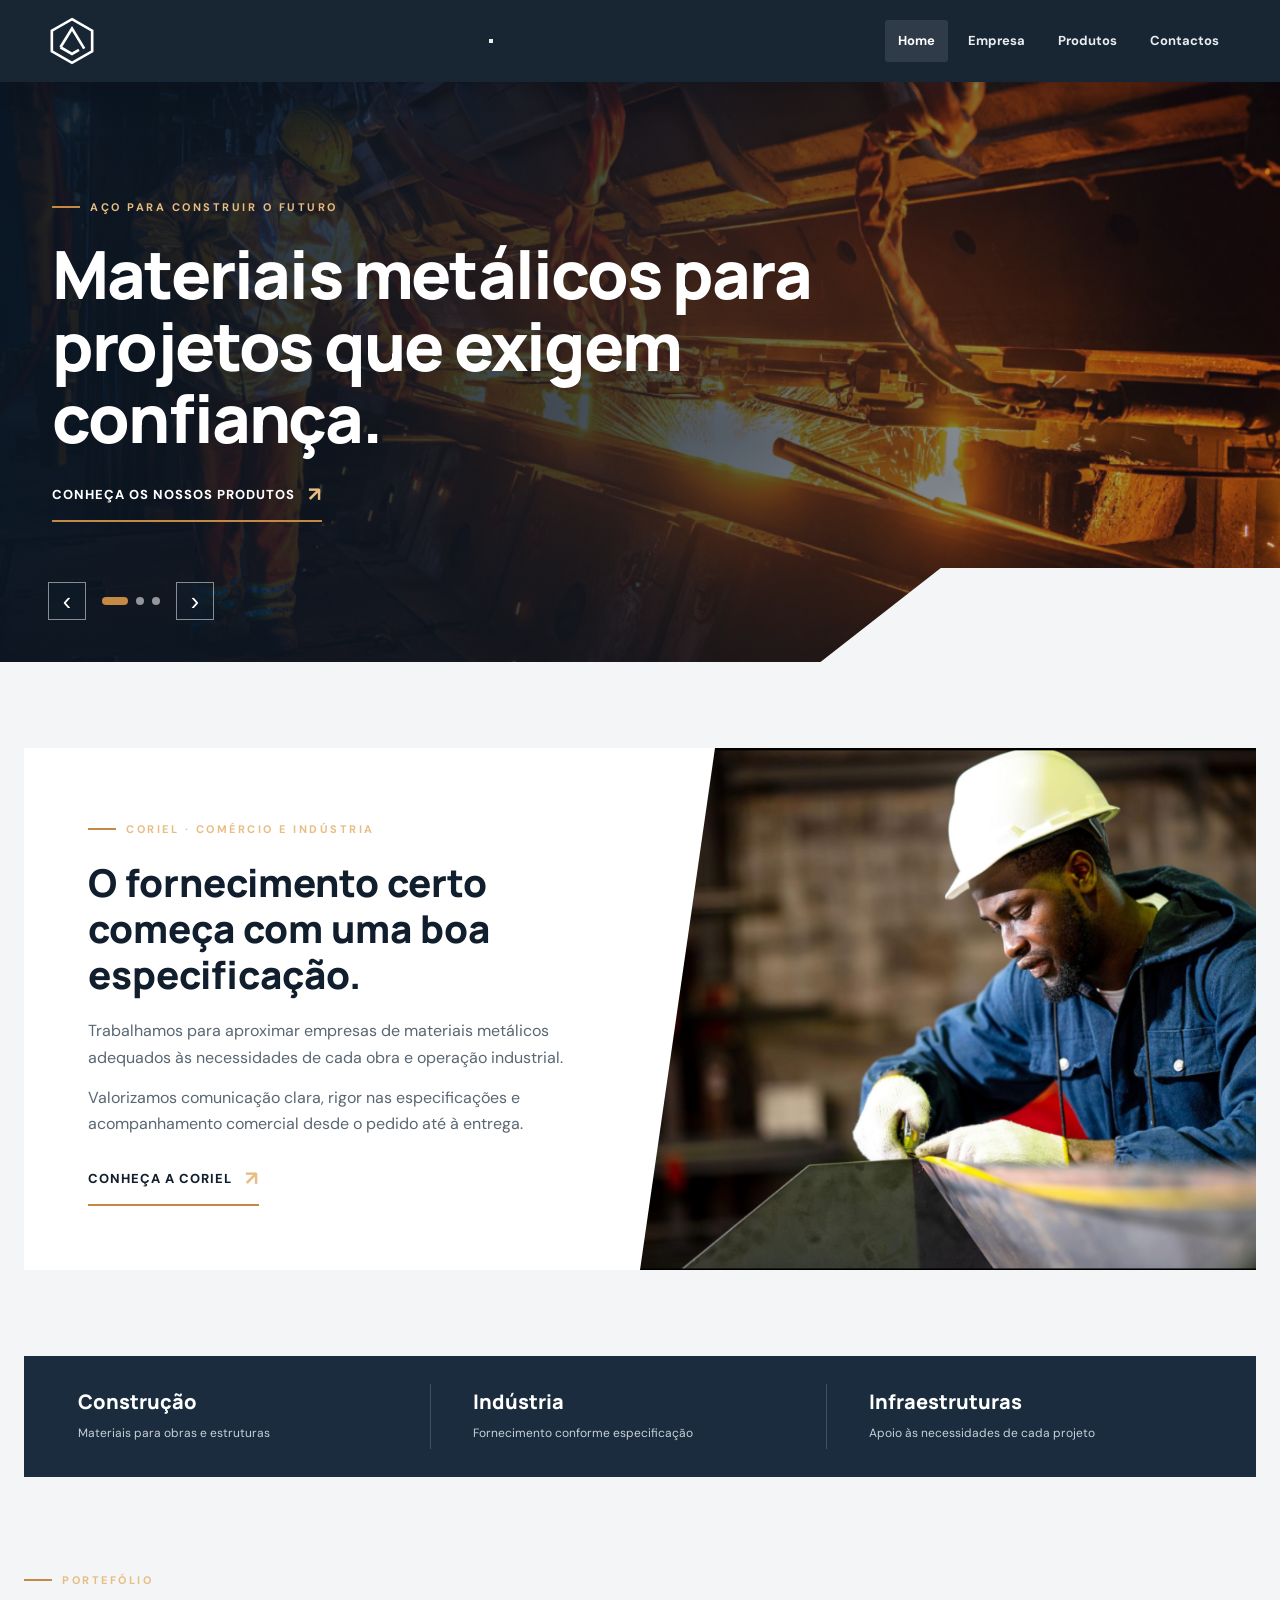
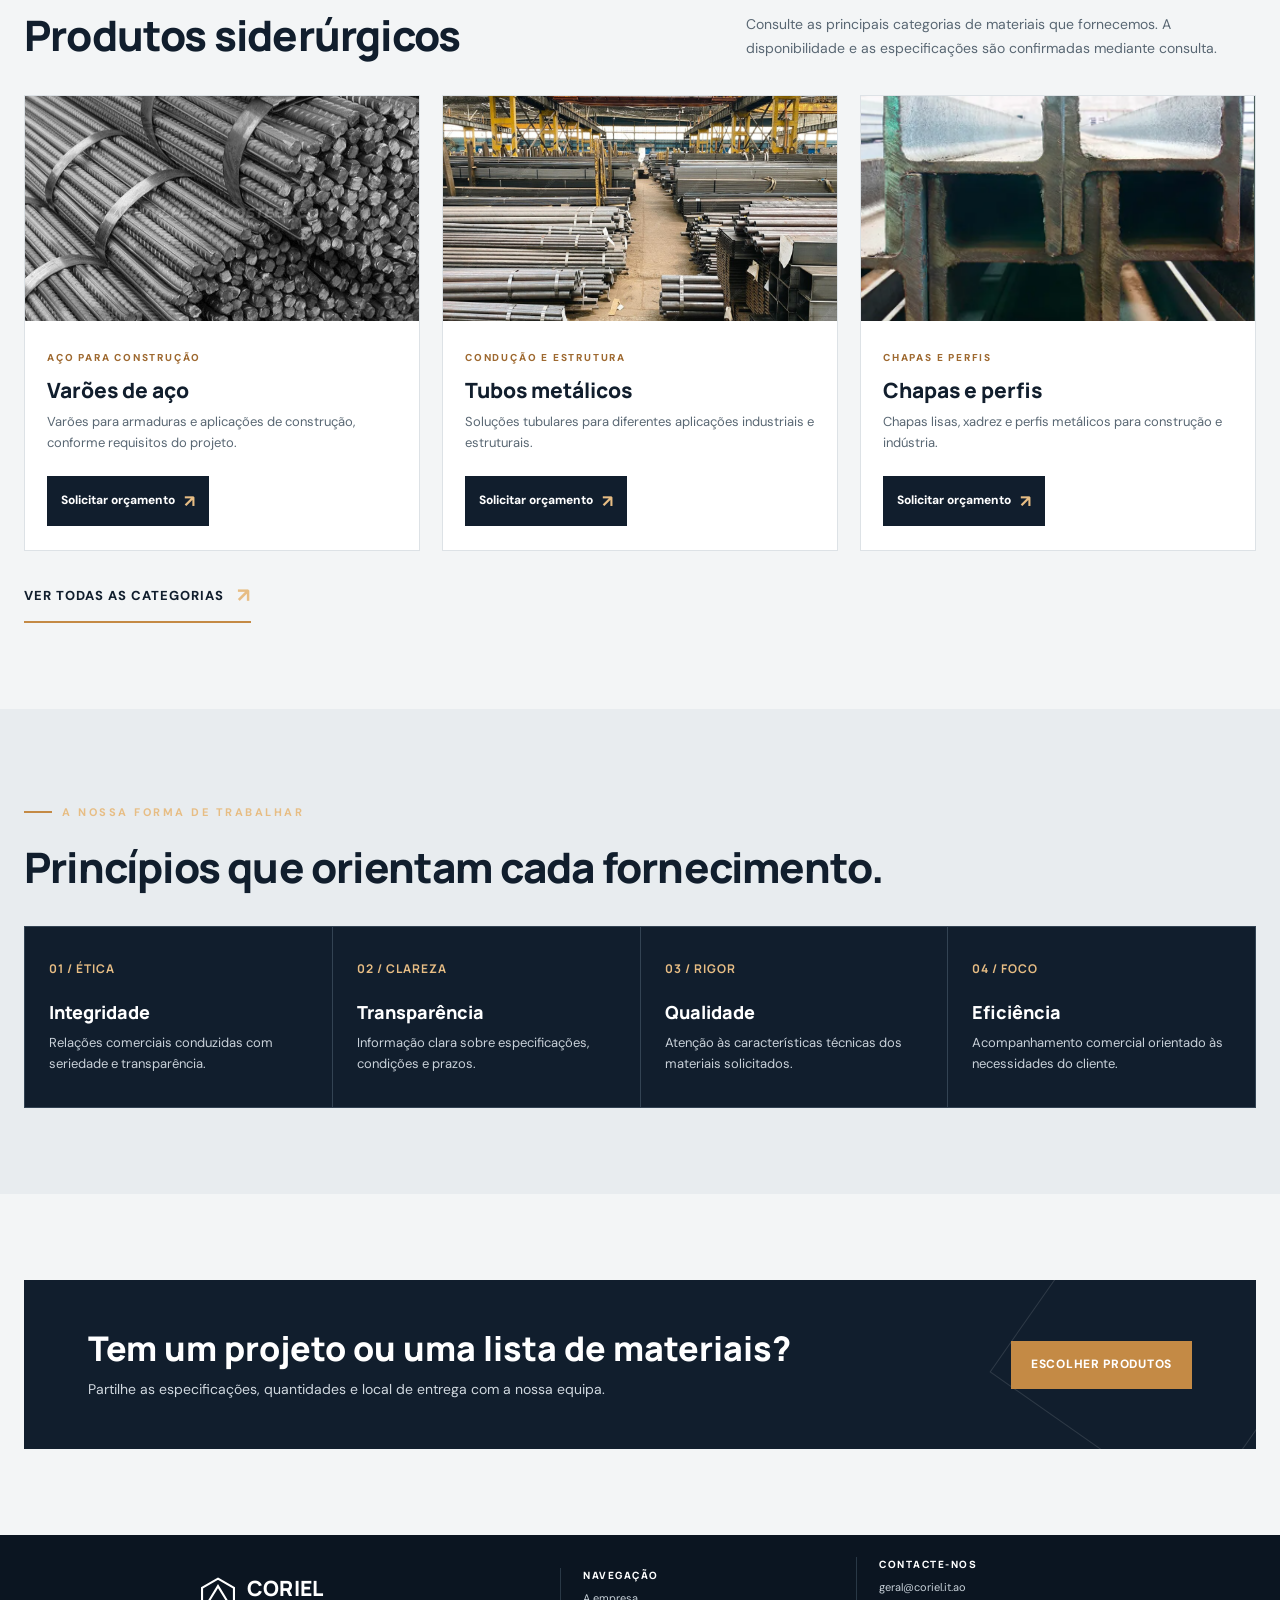
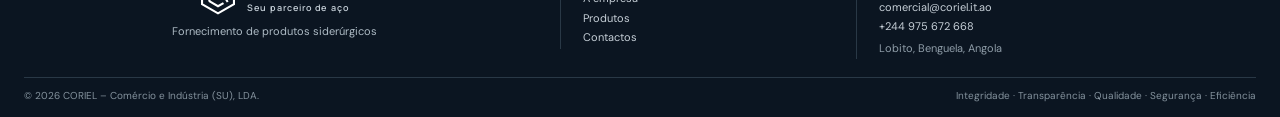
==== commit bde4fbcf: "Corrige navegação responsiva para computador, tablet e telefone" ====
--- a/index.html
+++ b/index.html
@@ -1,6 +1,6 @@
 <!DOCTYPE html>
-<html lang="pt-AO"><head><meta charset="UTF-8"><meta name="viewport" content="width=device-width, initial-scale=1.0"><meta name="description" content="CORIEL: fornecimento de produtos siderúrgicos e materiais metálicos para construção, indústria e infraestruturas em Angola."><meta name="theme-color" content="#111E2D"><link rel="icon" href="assets/img/coriel-logo.svg" type="image/svg+xml"><link rel="shortcut icon" href="assets/img/coriel-logo.svg" type="image/svg+xml"><title>CORIEL | Fornecimento de produtos siderúrgicos em Angola</title><link rel="stylesheet" href="assets/css/site.css"></head><body>
-<header class="site-header"><div class="header-inner"><a class="brand" href="index.html" aria-label="CORIEL, página inicial"><img class="brand-logo" src="assets/img/coriel-logo.svg" alt="Logótipo CORIEL"></a><nav class="main-nav" aria-label="Navegação principal"><a href="index.html" aria-current="page">Home</a><a href="empresa.html">Empresa</a><a href="produtos.html">Produtos</a><a href="contacto.html">Contactos</a></nav></div></header>
+<html lang="pt-AO"><head><meta charset="UTF-8"><meta name="viewport" content="width=device-width, initial-scale=1.0"><meta name="description" content="CORIEL: fornecimento de produtos siderúrgicos e materiais metálicos para construção, indústria e infraestruturas em Angola."><meta name="theme-color" content="#111E2D"><link rel="icon" href="assets/img/coriel-logo.svg" type="image/svg+xml"><link rel="shortcut icon" href="assets/img/coriel-logo.svg" type="image/svg+xml"><title>CORIEL | Fornecimento de produtos siderúrgicos em Angola</title><link rel="stylesheet" href="assets/css/site.css?v=20261008nav"></head><body>
+<header class="site-header"><div class="header-inner"><a class="brand" href="index.html" aria-label="CORIEL, página inicial"><img class="brand-logo" src="assets/img/coriel-logo.svg" alt="Logótipo CORIEL"></a><button class="nav-toggle" type="button" aria-label="Abrir menu de navegação" aria-controls="main-navigation" aria-expanded="false"><span></span><span></span><span></span></button><nav id="main-navigation" class="main-nav" aria-label="Navegação principal"><a href="index.html" aria-current="page">Home</a><a href="empresa.html">Empresa</a><a href="produtos.html">Produtos</a><a href="contacto.html">Contactos</a></nav></div></header>
 <main>
 <section class="hero hero-carousel" aria-label="Destaques CORIEL"><div class="hero-slide is-active" style="background-image:linear-gradient(90deg,rgba(10,22,35,.93) 0%,rgba(10,22,35,.75) 48%,rgba(10,22,35,.25) 100%),url('assets/img/banner-siderurgia.jpg')"><div class="hero-content"><span class="eyebrow">Aço para construir o futuro</span><h1>Materiais metálicos para projetos que exigem confiança.</h1><a class="text-link" href="produtos.html">Conheça os nossos produtos <span>↗</span></a></div></div><div class="hero-slide" style="background-image:linear-gradient(90deg,rgba(10,22,35,.93) 0%,rgba(10,22,35,.75) 48%,rgba(10,22,35,.25) 100%),url('assets/img/banner-tubos.png')"><div class="hero-content"><span class="eyebrow">Soluções para indústria</span><h1>O material certo começa com especificações claras.</h1><p>Tubos, chapas, varões e perfis metálicos mediante consulta e confirmação de disponibilidade.</p><a class="text-link" href="produtos.html">Explorar categorias <span>↗</span></a></div></div><div class="hero-slide" style="background-image:linear-gradient(90deg,rgba(10,22,35,.93) 0%,rgba(10,22,35,.75) 48%,rgba(10,22,35,.25) 100%),url('assets/img/banner-perfis.png')"><div class="hero-content"><span class="eyebrow">Construção e infraestruturas</span><h1>Fornecimento orientado às necessidades do seu projeto.</h1><p>Partilhe a sua lista de materiais com a equipa CORIEL para avaliação comercial.</p><a class="text-link" href="contacto.html">Fale com a equipa <span>↗</span></a></div></div><div class="carousel-controls" aria-label="Controlos do carrossel"><button type="button" class="carousel-arrow" data-direction="-1" aria-label="Slide anterior">‹</button><div class="carousel-dots"><button type="button" class="carousel-dot is-active" aria-label="Mostrar slide 1" aria-pressed="true"></button><button type="button" class="carousel-dot" aria-label="Mostrar slide 2" aria-pressed="false"></button><button type="button" class="carousel-dot" aria-label="Mostrar slide 3" aria-pressed="false"></button></div><button type="button" class="carousel-arrow" data-direction="1" aria-label="Slide seguinte">›</button></div></section>
 <section class="section"><div class="wrap intro-grid"><div class="intro-copy"><span class="eyebrow">CORIEL · Comércio e Indústria</span><h2>O fornecimento certo começa com uma boa especificação.</h2><p>Trabalhamos para aproximar empresas de materiais metálicos adequados às necessidades de cada obra e operação industrial.</p><p>Valorizamos comunicação clara, rigor nas especificações e acompanhamento comercial desde o pedido até à entrega.</p><a class="text-link" style="color:var(--navy);margin-top:10px" href="empresa.html">Conheça a CORIEL <span>↗</span></a></div><div class="intro-image"><img src="assets/img/verificacao-especificacoes.jpg" alt="Trabalhador a conferir especificações de materiais metálicos" loading="lazy"></div></div></section>
@@ -48,4 +48,23 @@
   startAutoPlay();
 })();
 </script>
+
+<script>
+(function(){
+ const toggle=document.querySelector('.nav-toggle');
+ const nav=document.querySelector('.main-nav');
+ if(!toggle||!nav)return;
+ function closeMenu(){toggle.setAttribute('aria-expanded','false');nav.classList.remove('is-open');}
+ toggle.addEventListener('click',function(){
+  const open=toggle.getAttribute('aria-expanded')==='true';
+  toggle.setAttribute('aria-expanded',String(!open));
+  nav.classList.toggle('is-open',!open);
+ });
+ nav.querySelectorAll('a').forEach(function(link){link.addEventListener('click',closeMenu);});
+ document.addEventListener('keydown',function(event){if(event.key==='Escape')closeMenu();});
+ window.addEventListener('resize',function(){if(window.innerWidth>820)closeMenu();});
+ document.addEventListener('click',function(event){if(!event.target.closest('.header-inner'))closeMenu();});
+})();
+</script>
+
 </body></html>
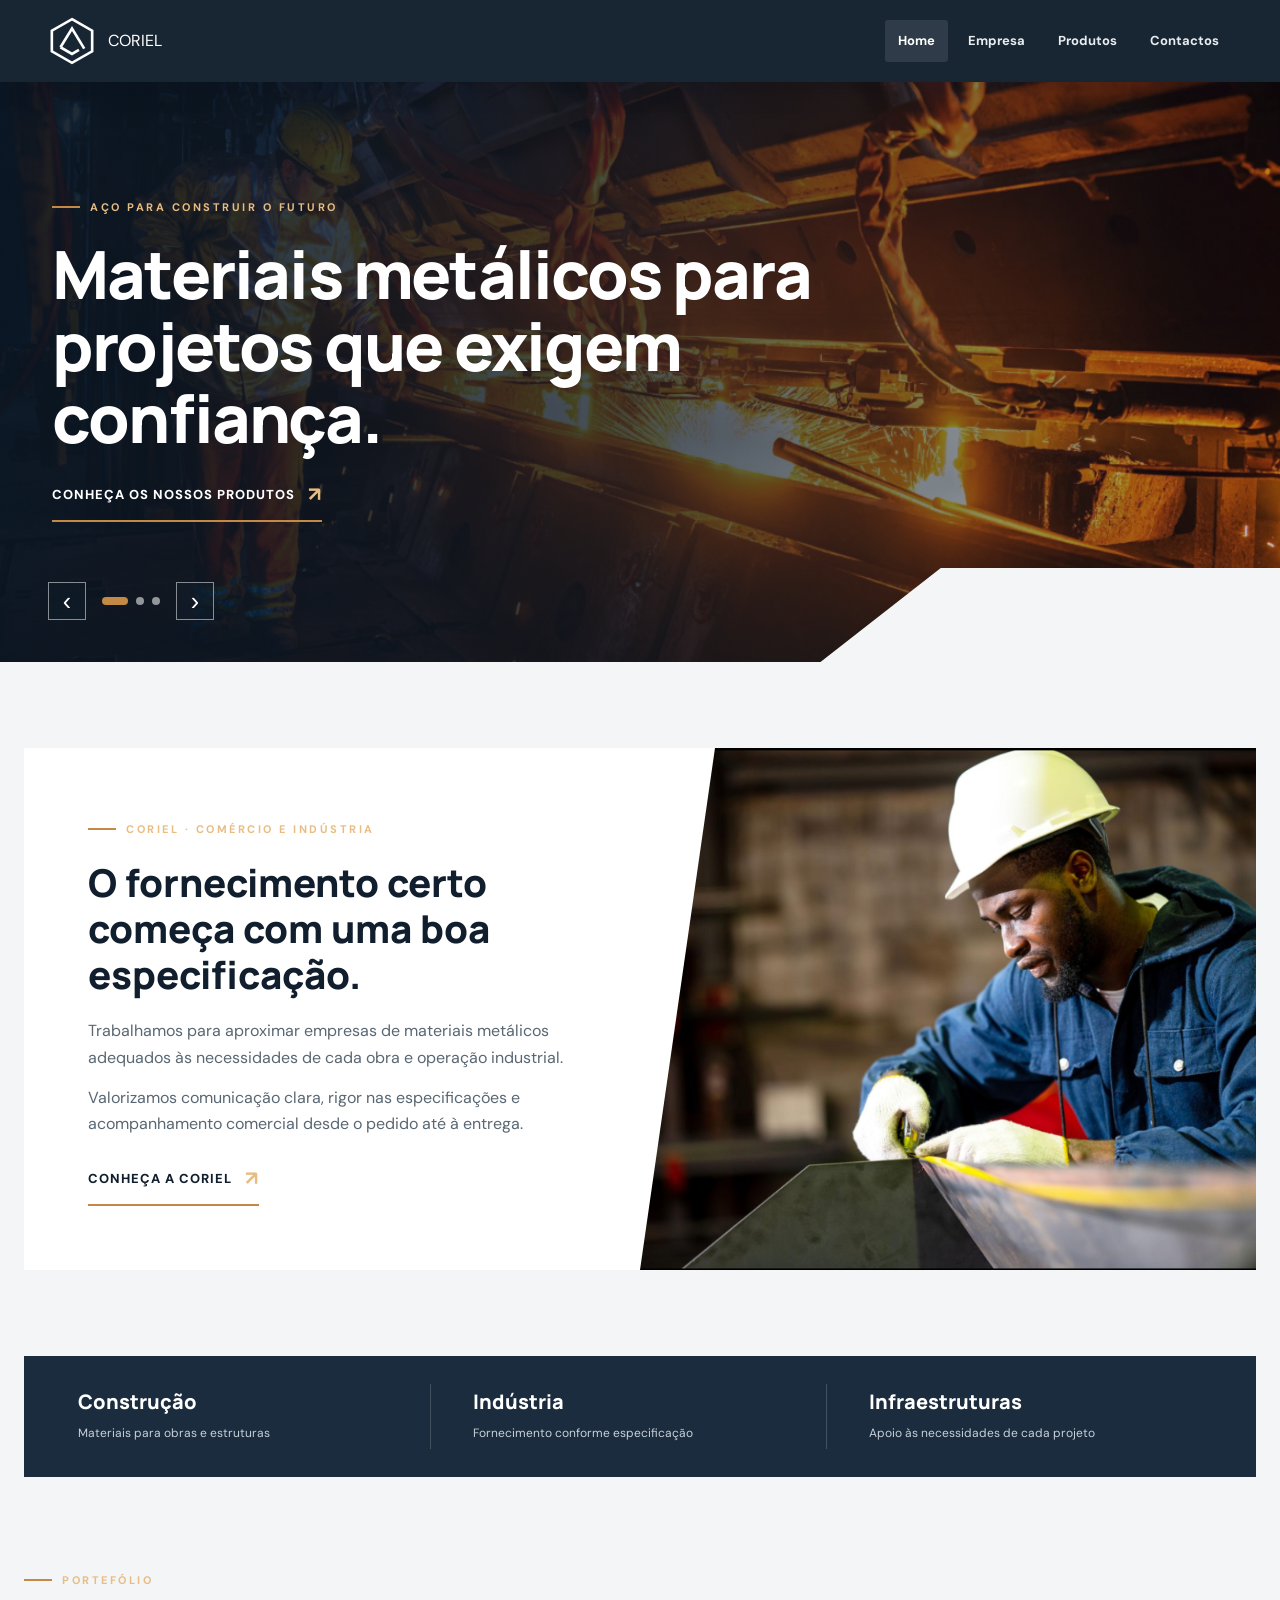
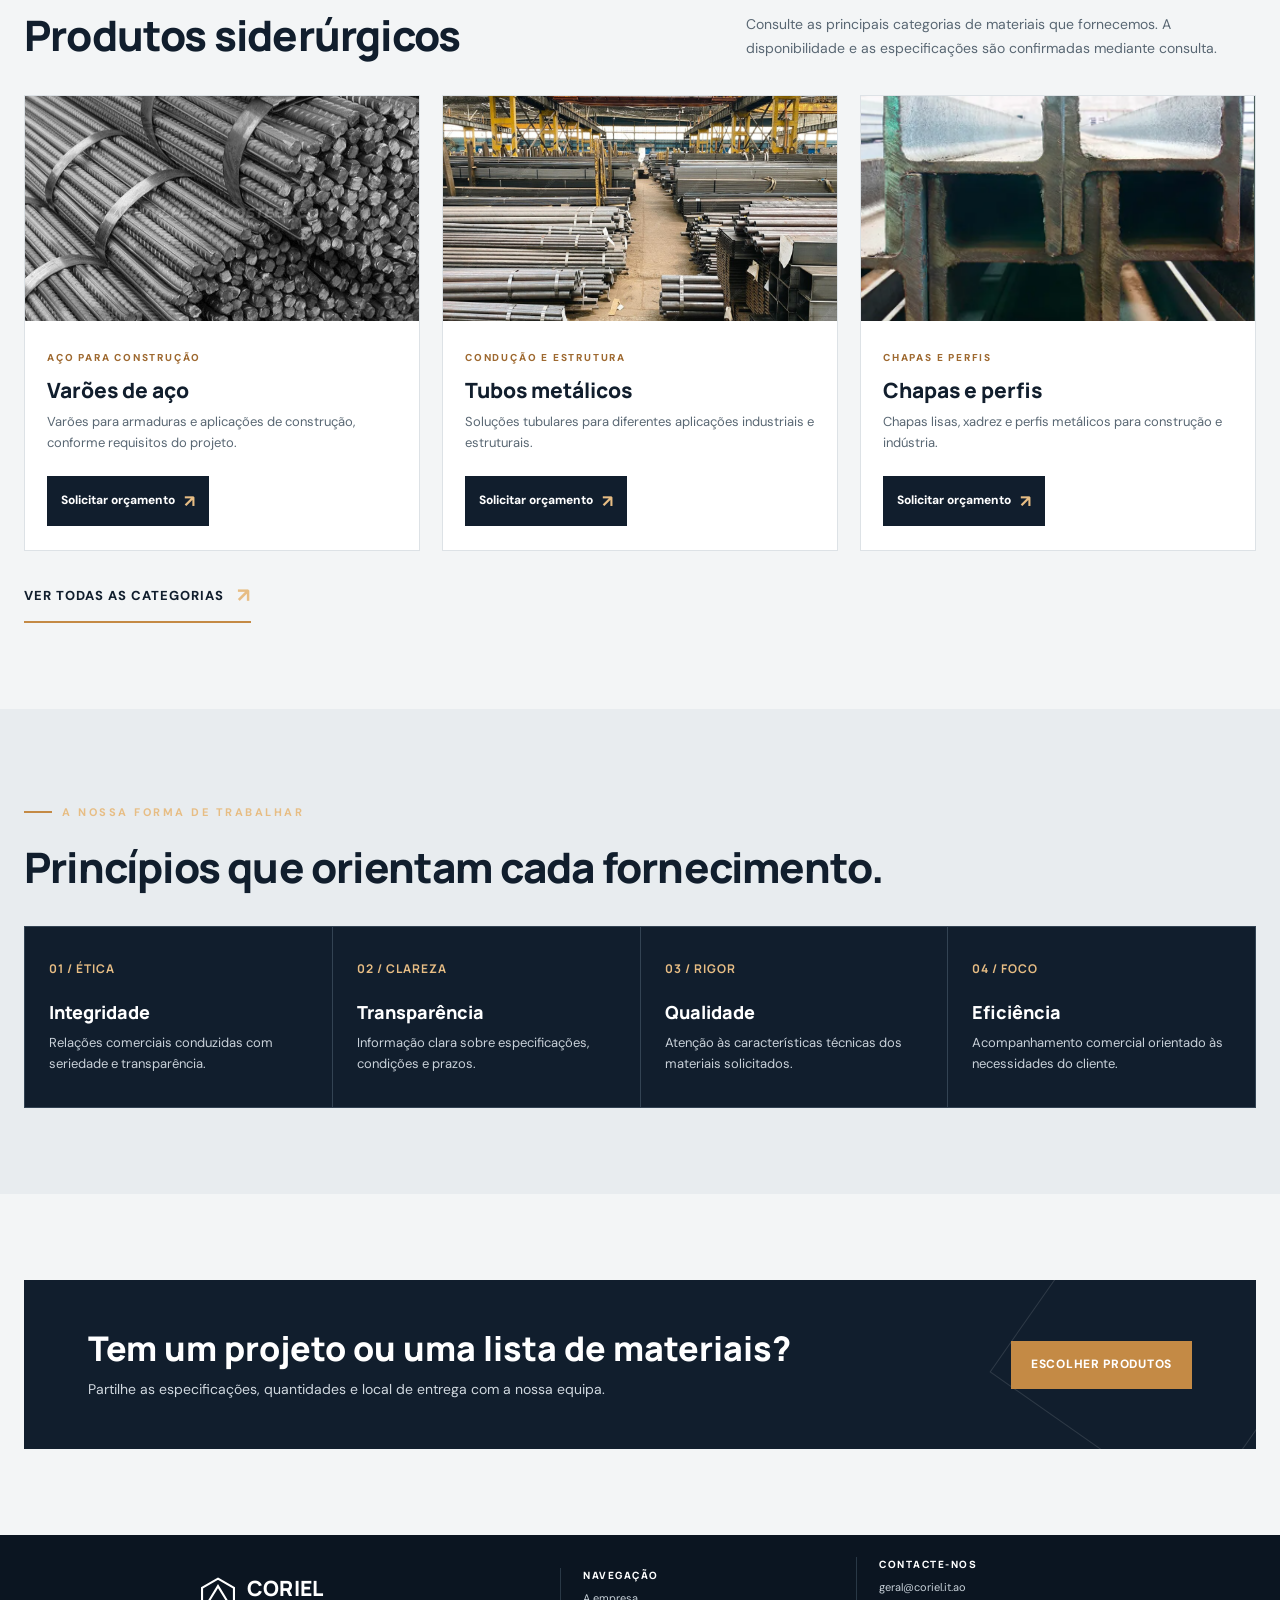
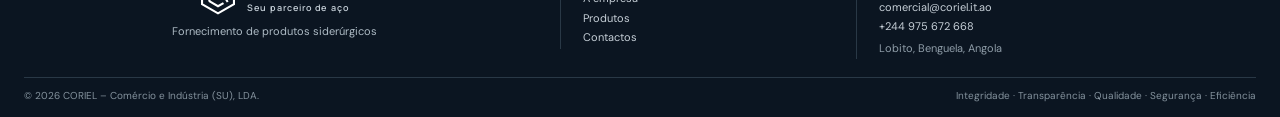
==== commit 840e772a: "Alinha o nome CORIEL ao logótipo no cabeçalho" ====
--- a/index.html
+++ b/index.html
@@ -1,6 +1,6 @@
 <!DOCTYPE html>
 <html lang="pt-AO"><head><meta charset="UTF-8"><meta name="viewport" content="width=device-width, initial-scale=1.0"><meta name="description" content="CORIEL: fornecimento de produtos siderúrgicos e materiais metálicos para construção, indústria e infraestruturas em Angola."><meta name="theme-color" content="#111E2D"><link rel="icon" href="assets/img/coriel-logo.svg" type="image/svg+xml"><link rel="shortcut icon" href="assets/img/coriel-logo.svg" type="image/svg+xml"><title>CORIEL | Fornecimento de produtos siderúrgicos em Angola</title><link rel="stylesheet" href="assets/css/site.css?v=20261008nav"></head><body>
-<header class="site-header"><div class="header-inner"><a class="brand" href="index.html" aria-label="CORIEL, página inicial"><img class="brand-logo" src="assets/img/coriel-logo.svg" alt="Logótipo CORIEL"></a><button class="nav-toggle" type="button" aria-label="Abrir menu de navegação" aria-controls="main-navigation" aria-expanded="false"><span></span><span></span><span></span></button><nav id="main-navigation" class="main-nav" aria-label="Navegação principal"><a href="index.html" aria-current="page">Home</a><a href="empresa.html">Empresa</a><a href="produtos.html">Produtos</a><a href="contacto.html">Contactos</a></nav></div></header>
+<header class="site-header"><div class="header-inner"><a class="brand" href="index.html" aria-label="CORIEL, página inicial"><img class="brand-logo" src="assets/img/coriel-logo.svg" alt="" aria-hidden="true"><span class="brand-name">CORIEL</span></a><button class="nav-toggle" type="button" aria-label="Abrir menu de navegação" aria-controls="main-navigation" aria-expanded="false"><span></span><span></span><span></span></button><nav id="main-navigation" class="main-nav" aria-label="Navegação principal"><a href="index.html" aria-current="page">Home</a><a href="empresa.html">Empresa</a><a href="produtos.html">Produtos</a><a href="contacto.html">Contactos</a></nav></div></header>
 <main>
 <section class="hero hero-carousel" aria-label="Destaques CORIEL"><div class="hero-slide is-active" style="background-image:linear-gradient(90deg,rgba(10,22,35,.93) 0%,rgba(10,22,35,.75) 48%,rgba(10,22,35,.25) 100%),url('assets/img/banner-siderurgia.jpg')"><div class="hero-content"><span class="eyebrow">Aço para construir o futuro</span><h1>Materiais metálicos para projetos que exigem confiança.</h1><a class="text-link" href="produtos.html">Conheça os nossos produtos <span>↗</span></a></div></div><div class="hero-slide" style="background-image:linear-gradient(90deg,rgba(10,22,35,.93) 0%,rgba(10,22,35,.75) 48%,rgba(10,22,35,.25) 100%),url('assets/img/banner-tubos.png')"><div class="hero-content"><span class="eyebrow">Soluções para indústria</span><h1>O material certo começa com especificações claras.</h1><p>Tubos, chapas, varões e perfis metálicos mediante consulta e confirmação de disponibilidade.</p><a class="text-link" href="produtos.html">Explorar categorias <span>↗</span></a></div></div><div class="hero-slide" style="background-image:linear-gradient(90deg,rgba(10,22,35,.93) 0%,rgba(10,22,35,.75) 48%,rgba(10,22,35,.25) 100%),url('assets/img/banner-perfis.png')"><div class="hero-content"><span class="eyebrow">Construção e infraestruturas</span><h1>Fornecimento orientado às necessidades do seu projeto.</h1><p>Partilhe a sua lista de materiais com a equipa CORIEL para avaliação comercial.</p><a class="text-link" href="contacto.html">Fale com a equipa <span>↗</span></a></div></div><div class="carousel-controls" aria-label="Controlos do carrossel"><button type="button" class="carousel-arrow" data-direction="-1" aria-label="Slide anterior">‹</button><div class="carousel-dots"><button type="button" class="carousel-dot is-active" aria-label="Mostrar slide 1" aria-pressed="true"></button><button type="button" class="carousel-dot" aria-label="Mostrar slide 2" aria-pressed="false"></button><button type="button" class="carousel-dot" aria-label="Mostrar slide 3" aria-pressed="false"></button></div><button type="button" class="carousel-arrow" data-direction="1" aria-label="Slide seguinte">›</button></div></section>
 <section class="section"><div class="wrap intro-grid"><div class="intro-copy"><span class="eyebrow">CORIEL · Comércio e Indústria</span><h2>O fornecimento certo começa com uma boa especificação.</h2><p>Trabalhamos para aproximar empresas de materiais metálicos adequados às necessidades de cada obra e operação industrial.</p><p>Valorizamos comunicação clara, rigor nas especificações e acompanhamento comercial desde o pedido até à entrega.</p><a class="text-link" style="color:var(--navy);margin-top:10px" href="empresa.html">Conheça a CORIEL <span>↗</span></a></div><div class="intro-image"><img src="assets/img/verificacao-especificacoes.jpg" alt="Trabalhador a conferir especificações de materiais metálicos" loading="lazy"></div></div></section>
--- a/assets/css/site.css
+++ b/assets/css/site.css
@@ -234,3 +234,37 @@
 .company-culture p{font-size:15px;color:var(--muted);margin-bottom:16px;line-height:1.75}
 @media(max-width:900px){.values-tab-grid{grid-template-columns:repeat(3,1fr)}.company-culture-grid{grid-template-columns:1fr;gap:25px}}
 @media(max-width:620px){.company-tabs-section{padding:58px 0}.company-tabs{overflow-x:auto}.company-tab{padding:13px 18px;white-space:nowrap}.company-tab-panel{grid-template-columns:1fr;padding:28px 22px}.values-tab-grid{grid-template-columns:1fr 1fr}.company-process-expanded{padding:58px 0}.company-culture{padding-top:58px}.company-culture-grid{gap:20px}}
+
+
+/* Navegação responsiva CORIEL: computador, tablet e telefone */
+.header-inner{position:relative}
+.nav-toggle{display:none;align-items:center;justify-content:center;gap:5px;flex-direction:column;width:44px;height:44px;padding:9px;border:1px solid rgba(255,255,255,.35);border-radius:3px;background:transparent;color:#fff;cursor:pointer}
+.nav-toggle span{display:block;width:22px;height:2px;background:#fff;transition:transform .2s,opacity .2s}
+.nav-toggle[aria-expanded="true"] span:nth-child(1){transform:translateY(7px) rotate(45deg)}
+.nav-toggle[aria-expanded="true"] span:nth-child(2){opacity:0}
+.nav-toggle[aria-expanded="true"] span:nth-child(3){transform:translateY(-7px) rotate(-45deg)}
+.main-nav{flex-wrap:nowrap;white-space:nowrap}
+@media(max-width:900px) and (min-width:821px){
+ .header-inner{gap:14px;padding-inline:18px}
+ .brand-logo{width:42px;height:42px}
+ .main-nav{gap:1px}
+ .main-nav a{padding:9px 8px;font-size:12px}
+}
+@media(max-width:820px){
+ .header-inner{min-height:72px;flex-direction:row;align-items:center;justify-content:space-between;gap:12px;padding:12px 20px}
+ .nav-toggle{display:flex;flex:0 0 44px;order:2}
+ .brand{order:1}
+ .main-nav{display:none;position:absolute;top:100%;left:0;right:0;width:100%;padding:10px 20px 16px;background:var(--navy);box-shadow:0 14px 18px rgba(5,15,25,.18);flex-direction:column;align-items:stretch;gap:4px;white-space:normal}
+ .main-nav.is-open{display:flex}
+ .main-nav a{display:block;width:100%;padding:12px 14px;font-size:14px;border-radius:3px}
+ .main-nav a[aria-current="page"]{background:rgba(255,255,255,.13);border-left:3px solid var(--accent)}
+}
+@media(max-width:420px){
+ .header-inner{padding-inline:16px;min-height:66px}
+ .brand-logo{width:38px;height:38px}
+ .nav-toggle{width:42px;height:42px;flex-basis:42px}
+ .main-nav{padding-inline:16px}
+}
+@media(prefers-reduced-motion:reduce){
+ .nav-toggle span{transition:none}
+}
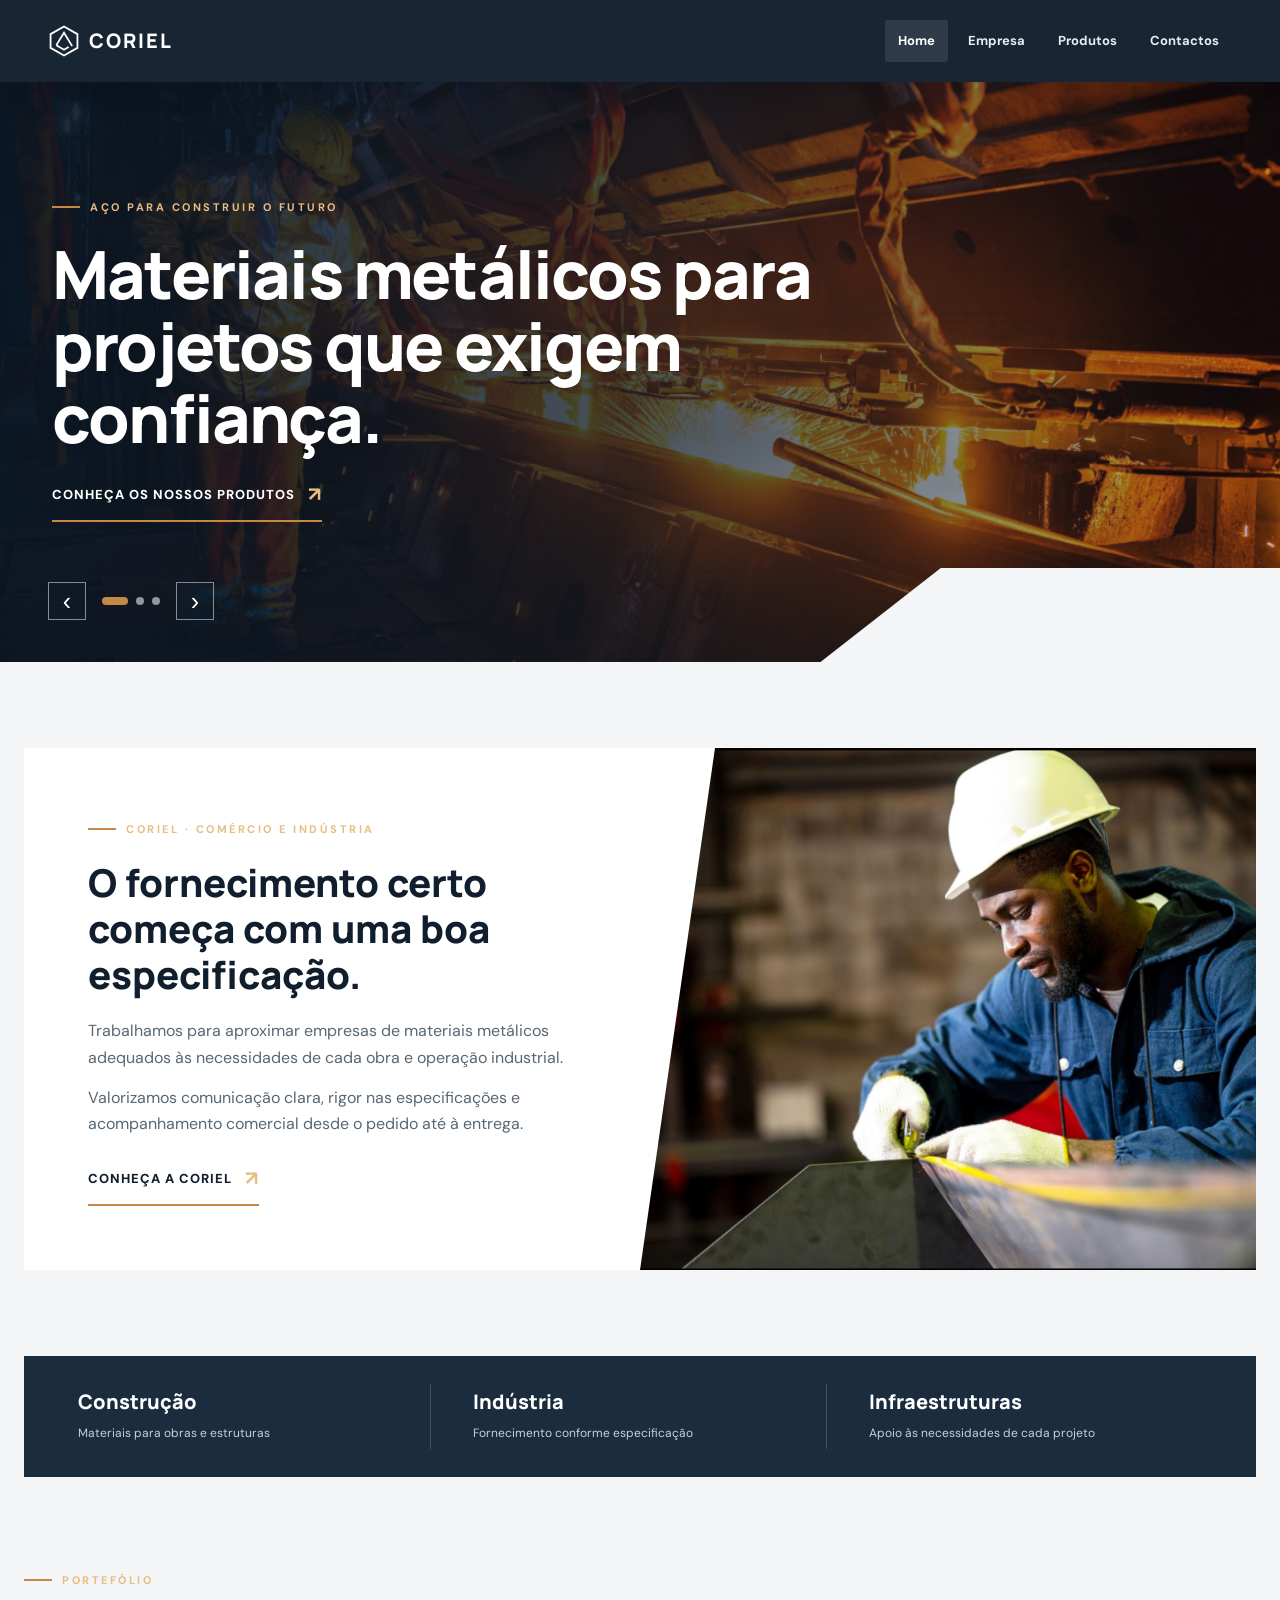
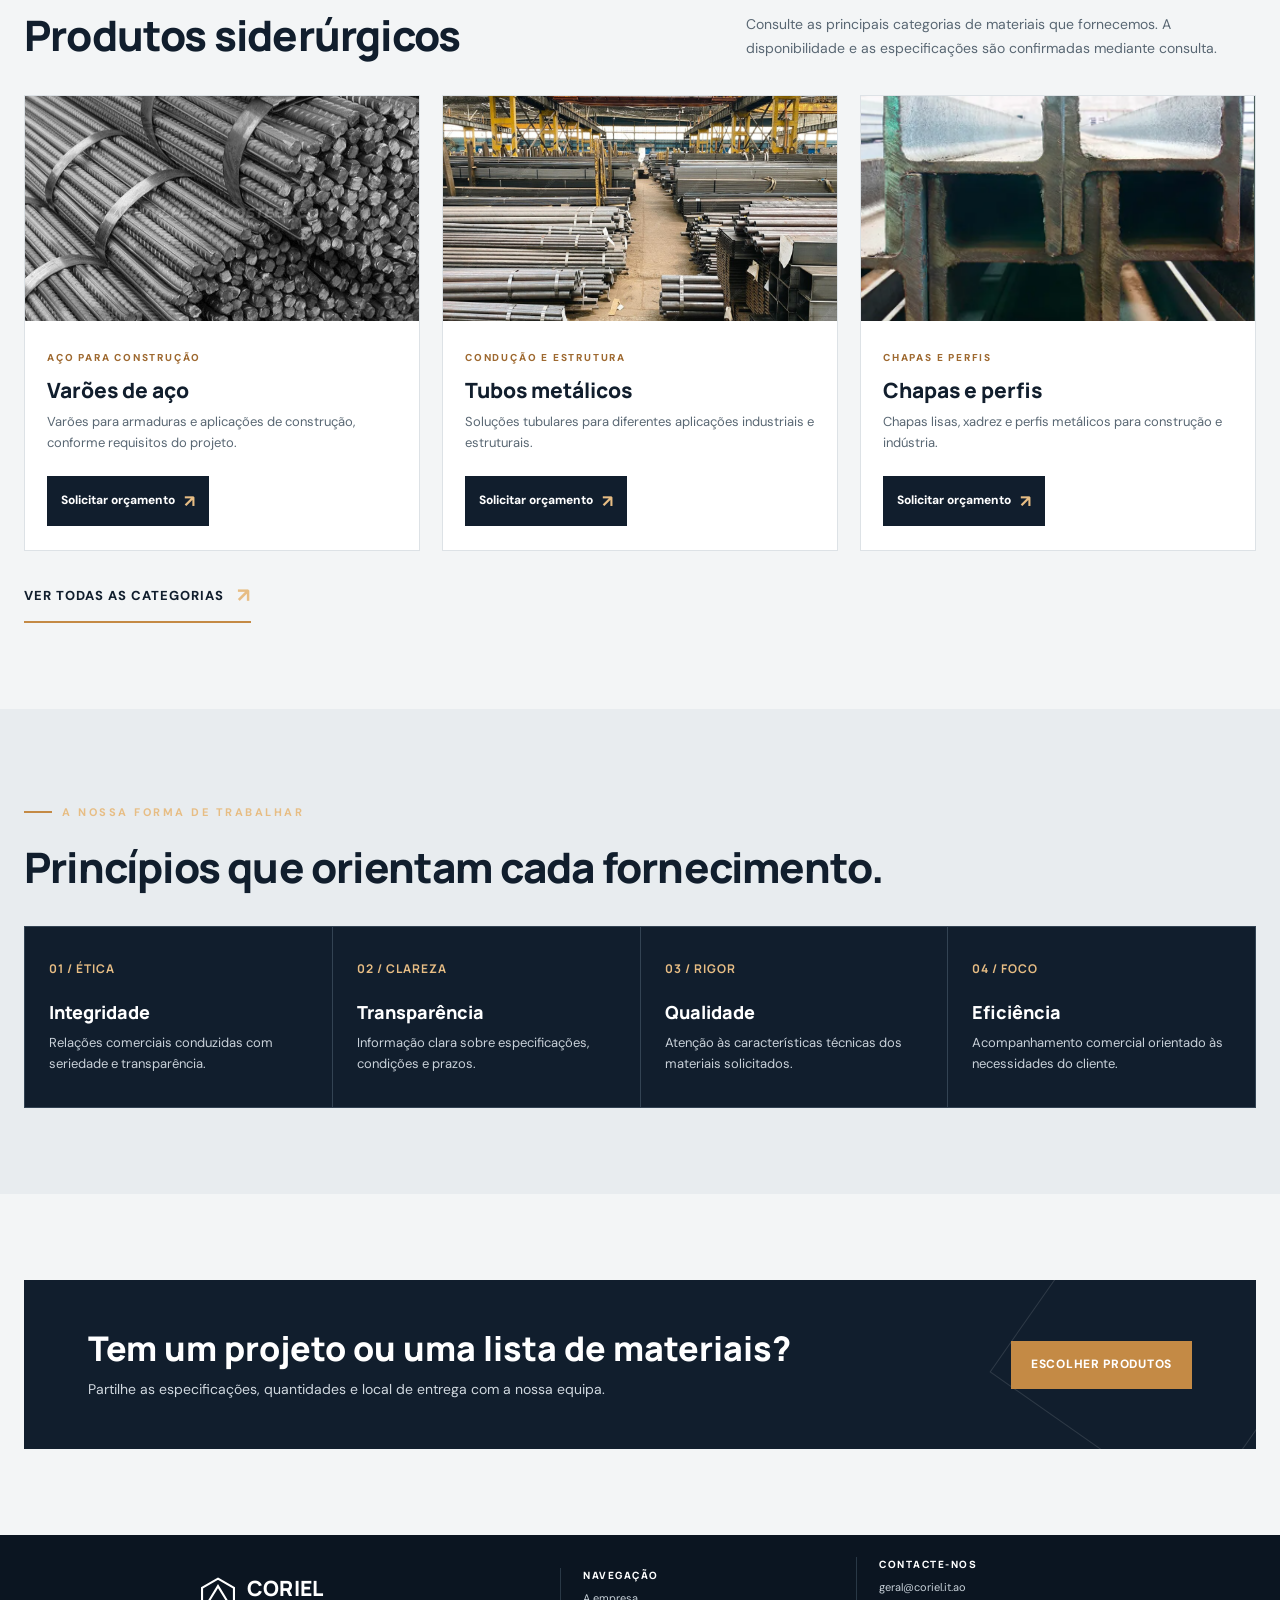
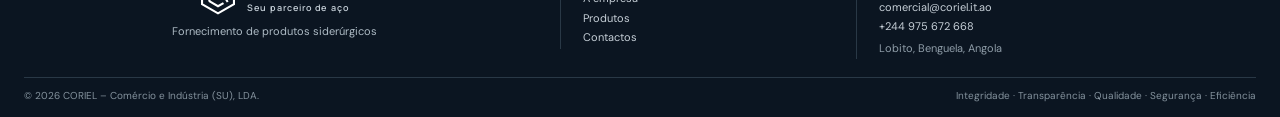
==== commit 809d43df: "Atualiza cache do CSS do cabeçalho" ====
--- a/index.html
+++ b/index.html
@@ -1,5 +1,5 @@
 <!DOCTYPE html>
-<html lang="pt-AO"><head><meta charset="UTF-8"><meta name="viewport" content="width=device-width, initial-scale=1.0"><meta name="description" content="CORIEL: fornecimento de produtos siderúrgicos e materiais metálicos para construção, indústria e infraestruturas em Angola."><meta name="theme-color" content="#111E2D"><link rel="icon" href="assets/img/coriel-logo.svg" type="image/svg+xml"><link rel="shortcut icon" href="assets/img/coriel-logo.svg" type="image/svg+xml"><title>CORIEL | Fornecimento de produtos siderúrgicos em Angola</title><link rel="stylesheet" href="assets/css/site.css?v=20261008nav"></head><body>
+<html lang="pt-AO"><head><meta charset="UTF-8"><meta name="viewport" content="width=device-width, initial-scale=1.0"><meta name="description" content="CORIEL: fornecimento de produtos siderúrgicos e materiais metálicos para construção, indústria e infraestruturas em Angola."><meta name="theme-color" content="#111E2D"><link rel="icon" href="assets/img/coriel-logo.svg" type="image/svg+xml"><link rel="shortcut icon" href="assets/img/coriel-logo.svg" type="image/svg+xml"><title>CORIEL | Fornecimento de produtos siderúrgicos em Angola</title><link rel="stylesheet" href="assets/css/site.css?v=20261008brand"></head><body>
 <header class="site-header"><div class="header-inner"><a class="brand" href="index.html" aria-label="CORIEL, página inicial"><img class="brand-logo" src="assets/img/coriel-logo.svg" alt="" aria-hidden="true"><span class="brand-name">CORIEL</span></a><button class="nav-toggle" type="button" aria-label="Abrir menu de navegação" aria-controls="main-navigation" aria-expanded="false"><span></span><span></span><span></span></button><nav id="main-navigation" class="main-nav" aria-label="Navegação principal"><a href="index.html" aria-current="page">Home</a><a href="empresa.html">Empresa</a><a href="produtos.html">Produtos</a><a href="contacto.html">Contactos</a></nav></div></header>
 <main>
 <section class="hero hero-carousel" aria-label="Destaques CORIEL"><div class="hero-slide is-active" style="background-image:linear-gradient(90deg,rgba(10,22,35,.93) 0%,rgba(10,22,35,.75) 48%,rgba(10,22,35,.25) 100%),url('assets/img/banner-siderurgia.jpg')"><div class="hero-content"><span class="eyebrow">Aço para construir o futuro</span><h1>Materiais metálicos para projetos que exigem confiança.</h1><a class="text-link" href="produtos.html">Conheça os nossos produtos <span>↗</span></a></div></div><div class="hero-slide" style="background-image:linear-gradient(90deg,rgba(10,22,35,.93) 0%,rgba(10,22,35,.75) 48%,rgba(10,22,35,.25) 100%),url('assets/img/banner-tubos.png')"><div class="hero-content"><span class="eyebrow">Soluções para indústria</span><h1>O material certo começa com especificações claras.</h1><p>Tubos, chapas, varões e perfis metálicos mediante consulta e confirmação de disponibilidade.</p><a class="text-link" href="produtos.html">Explorar categorias <span>↗</span></a></div></div><div class="hero-slide" style="background-image:linear-gradient(90deg,rgba(10,22,35,.93) 0%,rgba(10,22,35,.75) 48%,rgba(10,22,35,.25) 100%),url('assets/img/banner-perfis.png')"><div class="hero-content"><span class="eyebrow">Construção e infraestruturas</span><h1>Fornecimento orientado às necessidades do seu projeto.</h1><p>Partilhe a sua lista de materiais com a equipa CORIEL para avaliação comercial.</p><a class="text-link" href="contacto.html">Fale com a equipa <span>↗</span></a></div></div><div class="carousel-controls" aria-label="Controlos do carrossel"><button type="button" class="carousel-arrow" data-direction="-1" aria-label="Slide anterior">‹</button><div class="carousel-dots"><button type="button" class="carousel-dot is-active" aria-label="Mostrar slide 1" aria-pressed="true"></button><button type="button" class="carousel-dot" aria-label="Mostrar slide 2" aria-pressed="false"></button><button type="button" class="carousel-dot" aria-label="Mostrar slide 3" aria-pressed="false"></button></div><button type="button" class="carousel-arrow" data-direction="1" aria-label="Slide seguinte">›</button></div></section>
--- a/assets/css/site.css
+++ b/assets/css/site.css
@@ -7,7 +7,7 @@
 a{color:inherit}
 .site-header{position:sticky;top:0;z-index:20;background:rgba(17,30,45,.97);color:var(--white);box-shadow:0 8px 24px rgba(5,15,25,.12)}
 .header-inner{max-width:var(--max);margin:auto;min-height:82px;padding:12px 28px;display:flex;align-items:center;justify-content:space-between;gap:30px}
-.brand{display:flex;align-items:center;gap:12px;text-decoration:none;min-width:max-content}
+.brand{display:flex;align-items:center;gap:9px;text-decoration:none;min-width:max-content;flex:0 0 auto}.brand-name{font:800 20px/1 Manrope,sans-serif;letter-spacing:2px;color:var(--white)}
 .brand-mark{width:42px;height:42px;border:2px solid var(--accent);display:grid;place-items:center;font-family:Manrope,sans-serif;font-weight:800;font-size:19px;letter-spacing:-2px;transform:skew(-7deg)}
 .brand-copy strong{display:block;font:800 23px/1.05 Manrope,sans-serif;letter-spacing:2px}
 .brand-copy small{display:block;margin-top:5px;font-size:10px;text-transform:uppercase;letter-spacing:1.5px;color:#C6CFD6}
@@ -106,7 +106,7 @@
 @media(max-width:620px){.header-inner{align-items:flex-start;flex-direction:column;padding:14px 20px;gap:12px}.main-nav{justify-content:flex-start;width:100%;gap:3px}.main-nav a{padding:7px 9px;font-size:11px}.wrap{width:min(var(--max),100% - 32px)}.hero{min-height:510px}.hero-content{width:100%;padding:70px 24px 105px}.hero::after{width:55%;height:55px}.hero p{font-size:15px}.section{padding:60px 0}.section-head{align-items:flex-start;flex-direction:column;gap:12px}.product-grid{grid-template-columns:1fr}.product-photo{height:230px}.value-grid{grid-template-columns:1fr 1fr}.value-card{padding:20px 16px;min-height:165px}.stats-strip{grid-template-columns:1fr;padding:20px}.stat{border-right:0;border-bottom:1px solid rgba(255,255,255,.18);padding:12px 4px}.stat:last-child{border:0}.cta-panel{align-items:flex-start;flex-direction:column;padding:32px 24px}.two-col{grid-template-columns:1fr}.form-grid{grid-template-columns:1fr}.form-field.full{grid-column:auto}.footer-grid{grid-template-columns:1fr;gap:25px}.footer-bottom{flex-direction:column}.page-hero{padding:58px 0}}
 
 /* CORIEL identity, contact details and homepage carousel */
-.brand-logo{width:48px;height:48px;object-fit:contain;flex:0 0 auto}
+.brand-logo{width:32px;height:32px;object-fit:contain;flex:0 0 auto}
 .brand-mark{display:none}
 .footer-subhead{margin-top:20px}
 .hero-carousel{display:block;min-height:580px}
@@ -120,7 +120,7 @@
 .carousel-dots{display:flex;gap:8px;align-items:center}
 .carousel-dot{width:8px;height:8px;border:0;border-radius:50%;background:rgba(255,255,255,.55);cursor:pointer;padding:0}
 .carousel-dot.is-active{width:26px;border-radius:8px;background:var(--accent)}
-@media(max-width:620px){.brand-logo{width:40px;height:40px}.hero-carousel{min-height:510px}.carousel-controls{bottom:28px;left:24px}.hero-slide .hero-content{width:100%;padding:70px 24px 105px}}
+@media(max-width:620px){.brand-logo{width:28px;height:28px}.brand-name{font-size:18px;letter-spacing:1.5px}.hero-carousel{min-height:510px}.carousel-controls{bottom:28px;left:24px}.hero-slide .hero-content{width:100%;padding:70px 24px 105px}}
 
 
 /* Rodapé compacto */
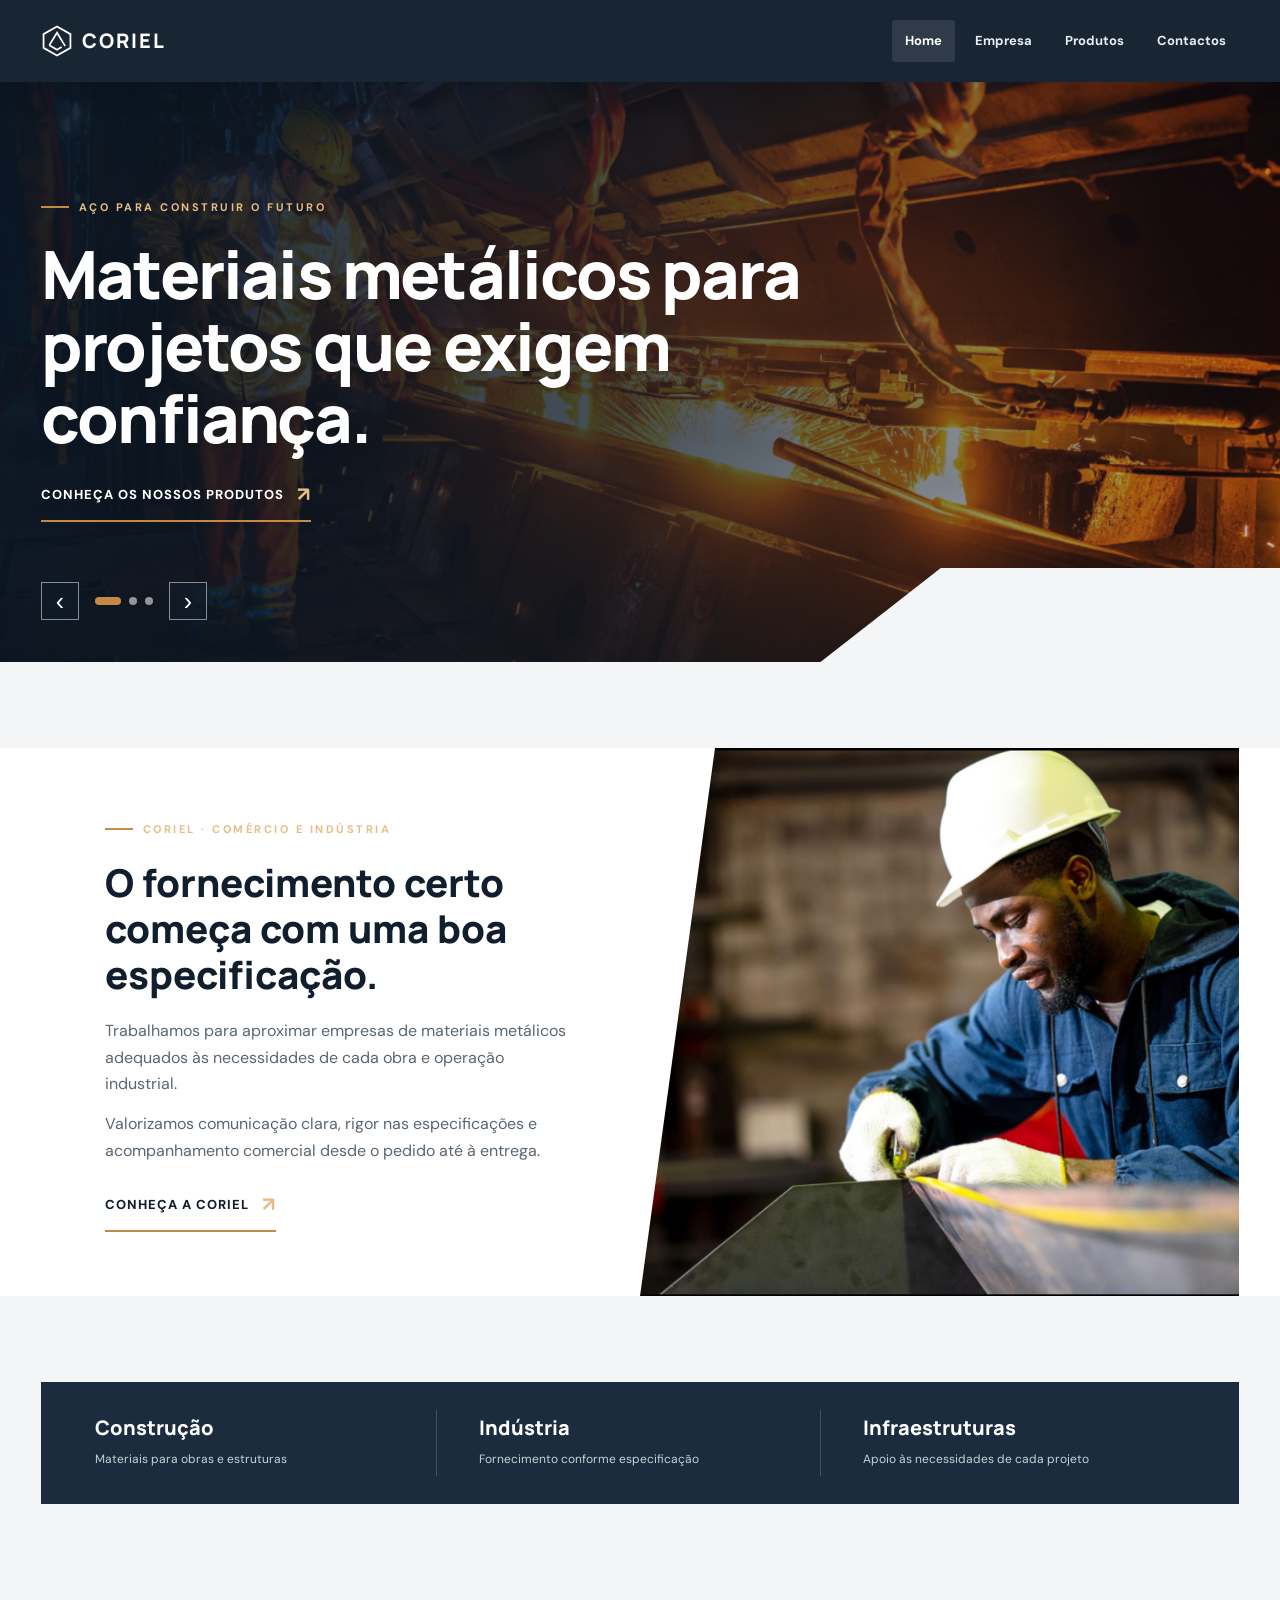
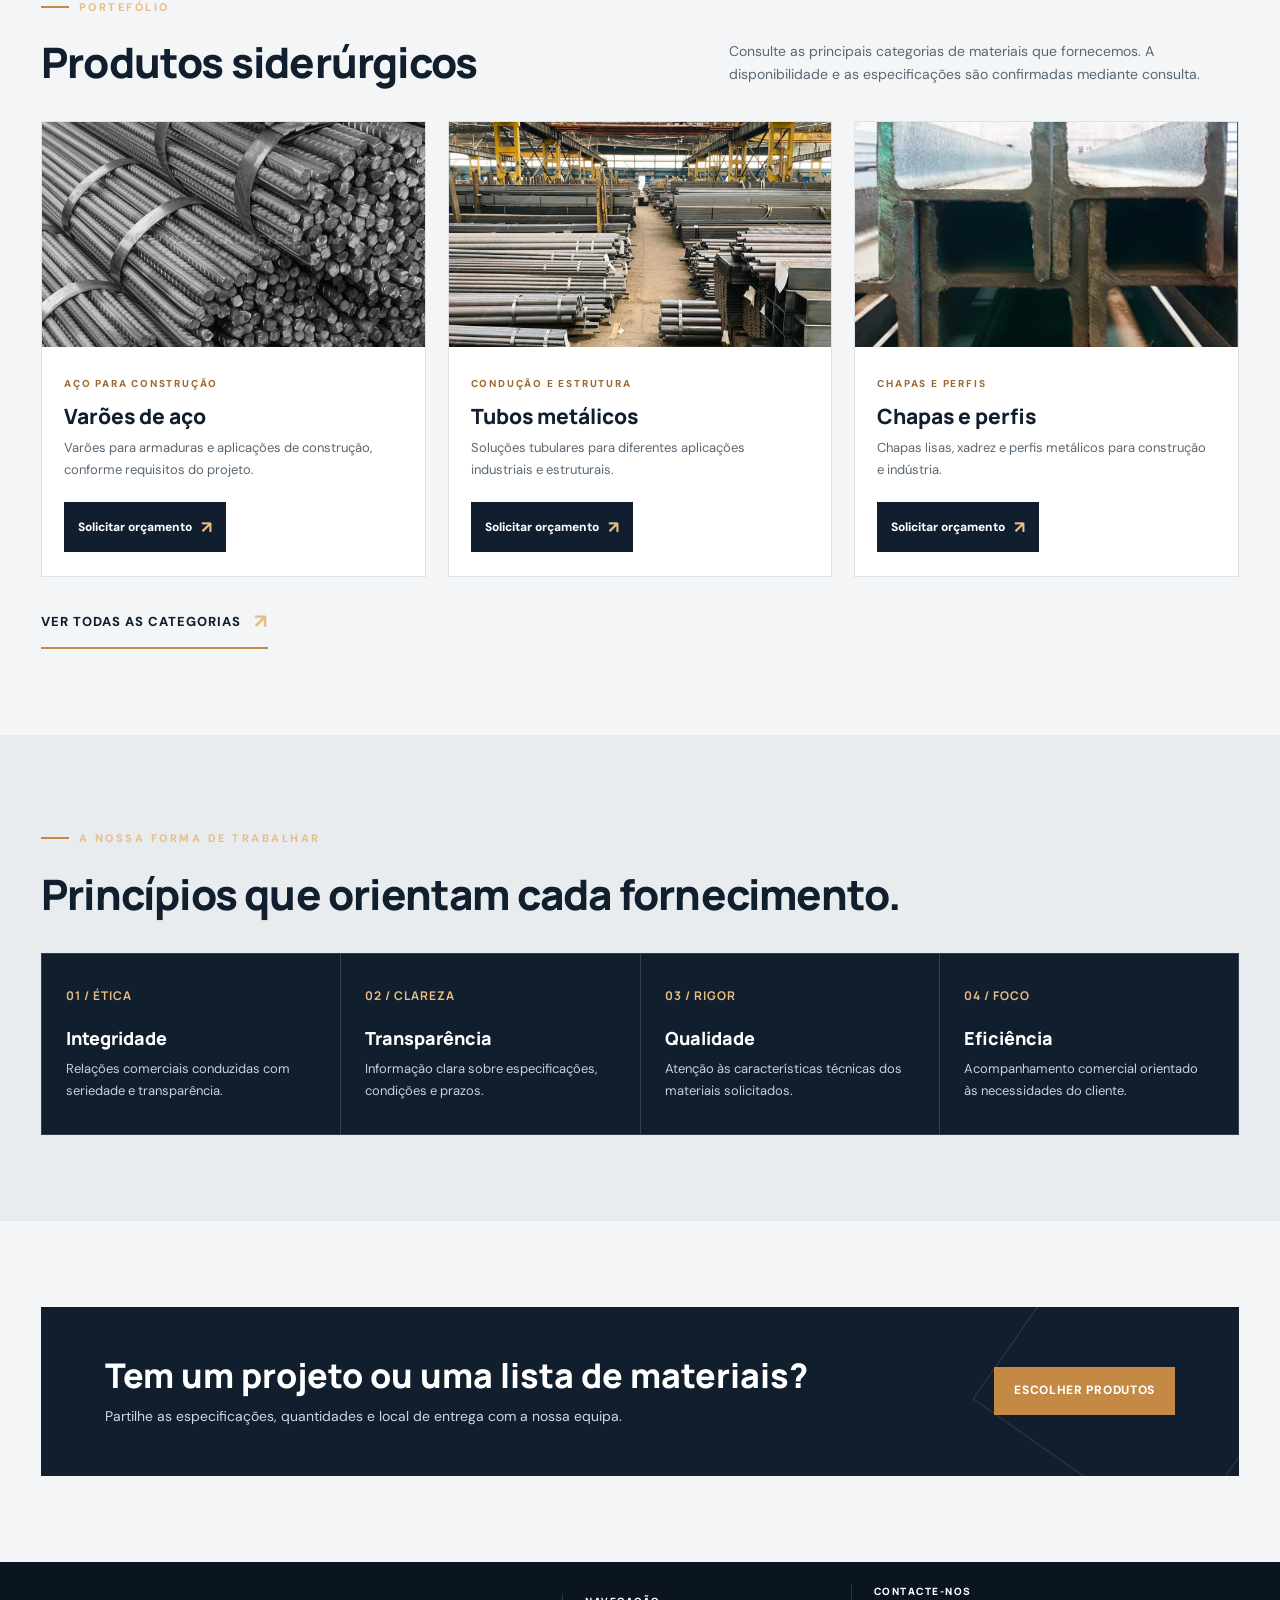
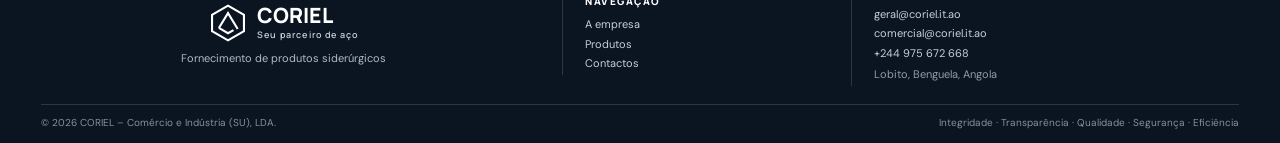
==== commit d45b8804: "SEO: definir URL canónica para index.html" ====
--- a/index.html
+++ b/index.html
@@ -1,5 +1,5 @@
 <!DOCTYPE html>
-<html lang="pt-AO"><head><meta charset="UTF-8"><meta name="viewport" content="width=device-width, initial-scale=1.0"><meta name="description" content="CORIEL: fornecimento de produtos siderúrgicos e materiais metálicos para construção, indústria e infraestruturas em Angola."><meta name="theme-color" content="#111E2D"><link rel="icon" href="assets/img/coriel-logo.svg" type="image/svg+xml"><link rel="shortcut icon" href="assets/img/coriel-logo.svg" type="image/svg+xml"><title>CORIEL | Fornecimento de produtos siderúrgicos em Angola</title><link rel="stylesheet" href="assets/css/site.css?v=20261008brand"></head><body>
+<html lang="pt-AO"><head><meta charset="UTF-8"><meta name="viewport" content="width=device-width, initial-scale=1.0"><meta name="description" content="CORIEL: fornecimento de produtos siderúrgicos e materiais metálicos para construção, indústria e infraestruturas em Angola."><meta name="theme-color" content="#111E2D"><link rel="icon" href="assets/img/coriel-logo.svg" type="image/svg+xml"><link rel="shortcut icon" href="assets/img/coriel-logo.svg" type="image/svg+xml"><title>CORIEL | Fornecimento de produtos siderúrgicos em Angola</title><link rel="canonical" href="https://www.coriel.it.ao/"><link rel="stylesheet" href="assets/css/site.css?v=20261008brand"></head><body>
 <header class="site-header"><div class="header-inner"><a class="brand" href="index.html" aria-label="CORIEL, página inicial"><img class="brand-logo" src="assets/img/coriel-logo.svg" alt="" aria-hidden="true"><span class="brand-name">CORIEL</span></a><button class="nav-toggle" type="button" aria-label="Abrir menu de navegação" aria-controls="main-navigation" aria-expanded="false"><span></span><span></span><span></span></button><nav id="main-navigation" class="main-nav" aria-label="Navegação principal"><a href="index.html" aria-current="page">Home</a><a href="empresa.html">Empresa</a><a href="produtos.html">Produtos</a><a href="contacto.html">Contactos</a></nav></div></header>
 <main>
 <section class="hero hero-carousel" aria-label="Destaques CORIEL"><div class="hero-slide is-active" style="background-image:linear-gradient(90deg,rgba(10,22,35,.93) 0%,rgba(10,22,35,.75) 48%,rgba(10,22,35,.25) 100%),url('assets/img/banner-siderurgia.jpg')"><div class="hero-content"><span class="eyebrow">Aço para construir o futuro</span><h1>Materiais metálicos para projetos que exigem confiança.</h1><a class="text-link" href="produtos.html">Conheça os nossos produtos <span>↗</span></a></div></div><div class="hero-slide" style="background-image:linear-gradient(90deg,rgba(10,22,35,.93) 0%,rgba(10,22,35,.75) 48%,rgba(10,22,35,.25) 100%),url('assets/img/banner-tubos.png')"><div class="hero-content"><span class="eyebrow">Soluções para indústria</span><h1>O material certo começa com especificações claras.</h1><p>Tubos, chapas, varões e perfis metálicos mediante consulta e confirmação de disponibilidade.</p><a class="text-link" href="produtos.html">Explorar categorias <span>↗</span></a></div></div><div class="hero-slide" style="background-image:linear-gradient(90deg,rgba(10,22,35,.93) 0%,rgba(10,22,35,.75) 48%,rgba(10,22,35,.25) 100%),url('assets/img/banner-perfis.png')"><div class="hero-content"><span class="eyebrow">Construção e infraestruturas</span><h1>Fornecimento orientado às necessidades do seu projeto.</h1><p>Partilhe a sua lista de materiais com a equipa CORIEL para avaliação comercial.</p><a class="text-link" href="contacto.html">Fale com a equipa <span>↗</span></a></div></div><div class="carousel-controls" aria-label="Controlos do carrossel"><button type="button" class="carousel-arrow" data-direction="-1" aria-label="Slide anterior">‹</button><div class="carousel-dots"><button type="button" class="carousel-dot is-active" aria-label="Mostrar slide 1" aria-pressed="true"></button><button type="button" class="carousel-dot" aria-label="Mostrar slide 2" aria-pressed="false"></button><button type="button" class="carousel-dot" aria-label="Mostrar slide 3" aria-pressed="false"></button></div><button type="button" class="carousel-arrow" data-direction="1" aria-label="Slide seguinte">›</button></div></section>
--- a/assets/css/site.css
+++ b/assets/css/site.css
@@ -268,3 +268,32 @@
 @media(prefers-reduced-motion:reduce){
  .nav-toggle span{transition:none}
 }
+
+
+/* Layout amplo em ecrãs de computador: aproveitar a largura disponível */
+@media (min-width: 821px) {
+  .header-inner {
+    width: 100%;
+    max-width: none;
+    padding-inline: clamp(24px, 3.2vw, 56px);
+  }
+
+  .wrap {
+    width: 100%;
+    max-width: none;
+    margin-inline: 0;
+    padding-inline: clamp(24px, 3.2vw, 56px);
+  }
+
+  .hero-content,
+  .hero-slide .hero-content {
+    width: 100%;
+    max-width: none;
+    margin-inline: 0;
+    padding-inline: clamp(24px, 3.2vw, 56px);
+  }
+
+  .carousel-controls {
+    left: clamp(24px, 3.2vw, 56px);
+  }
+}
